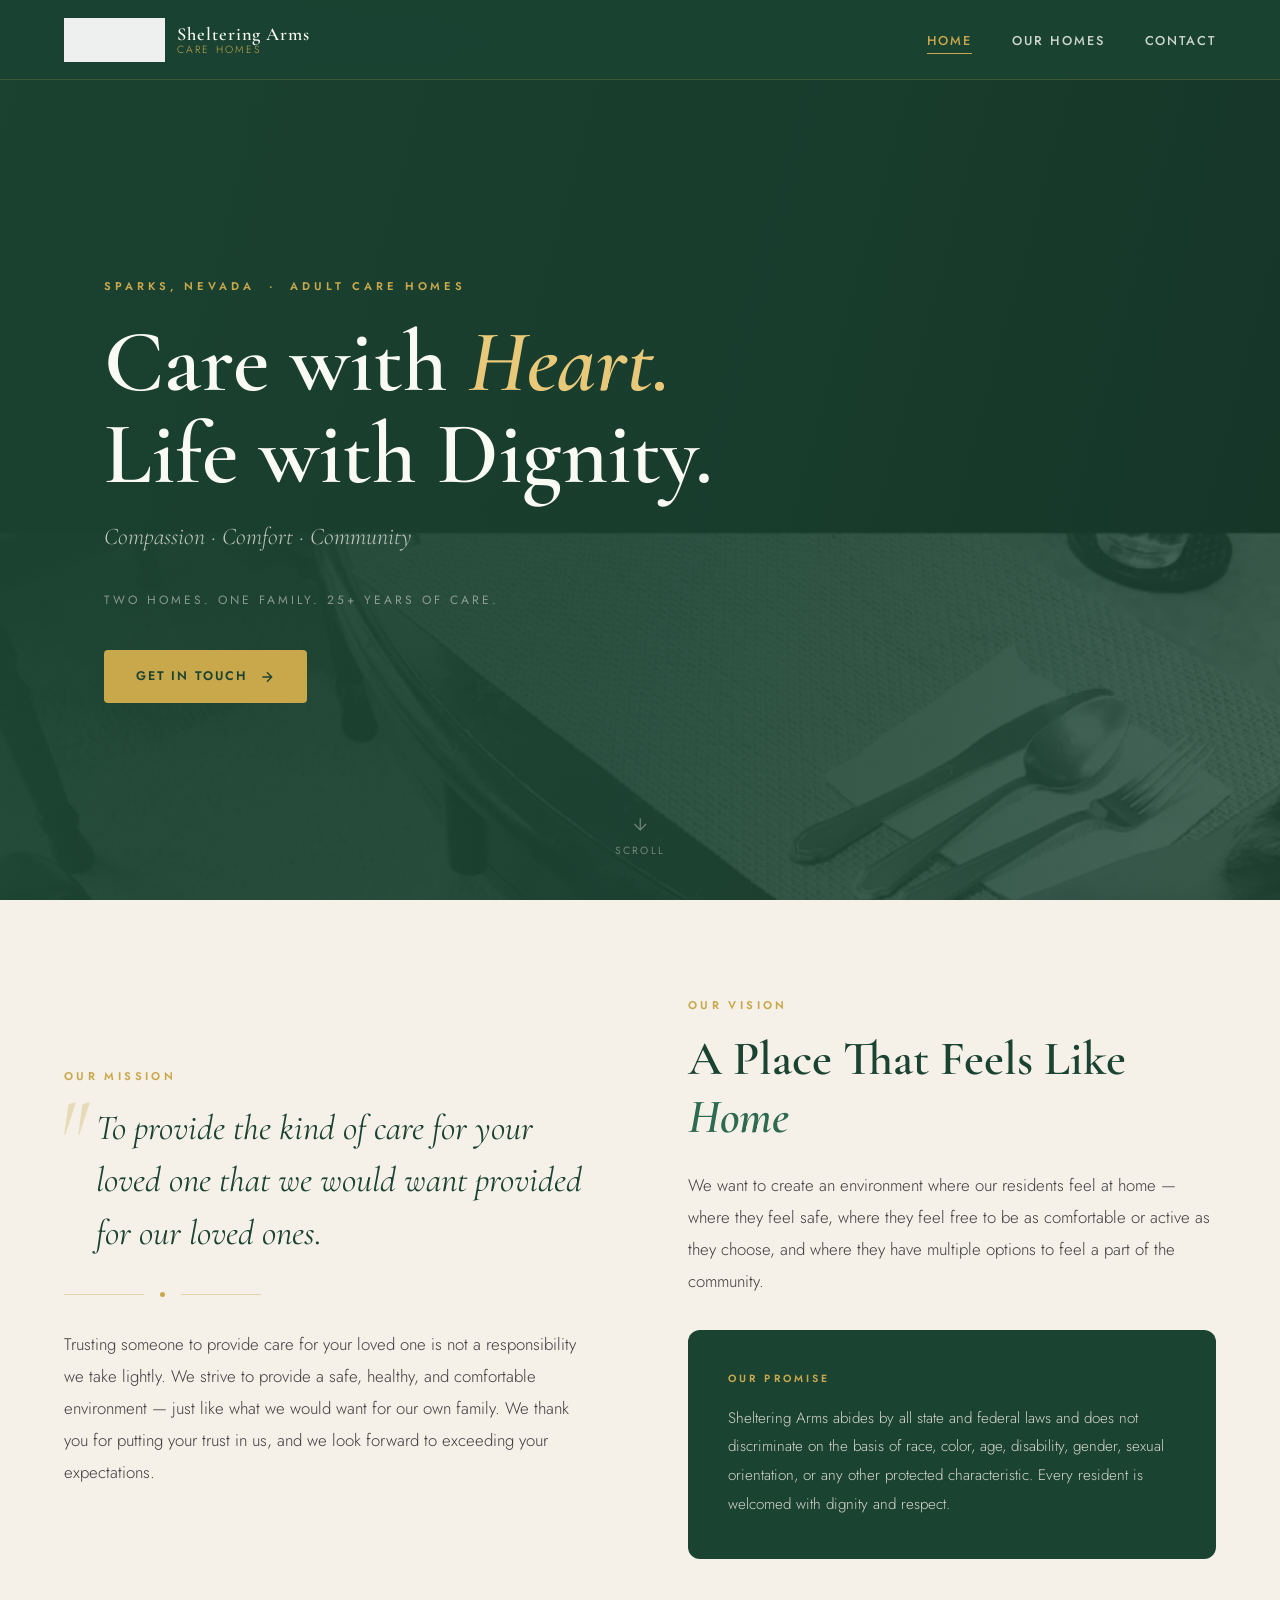
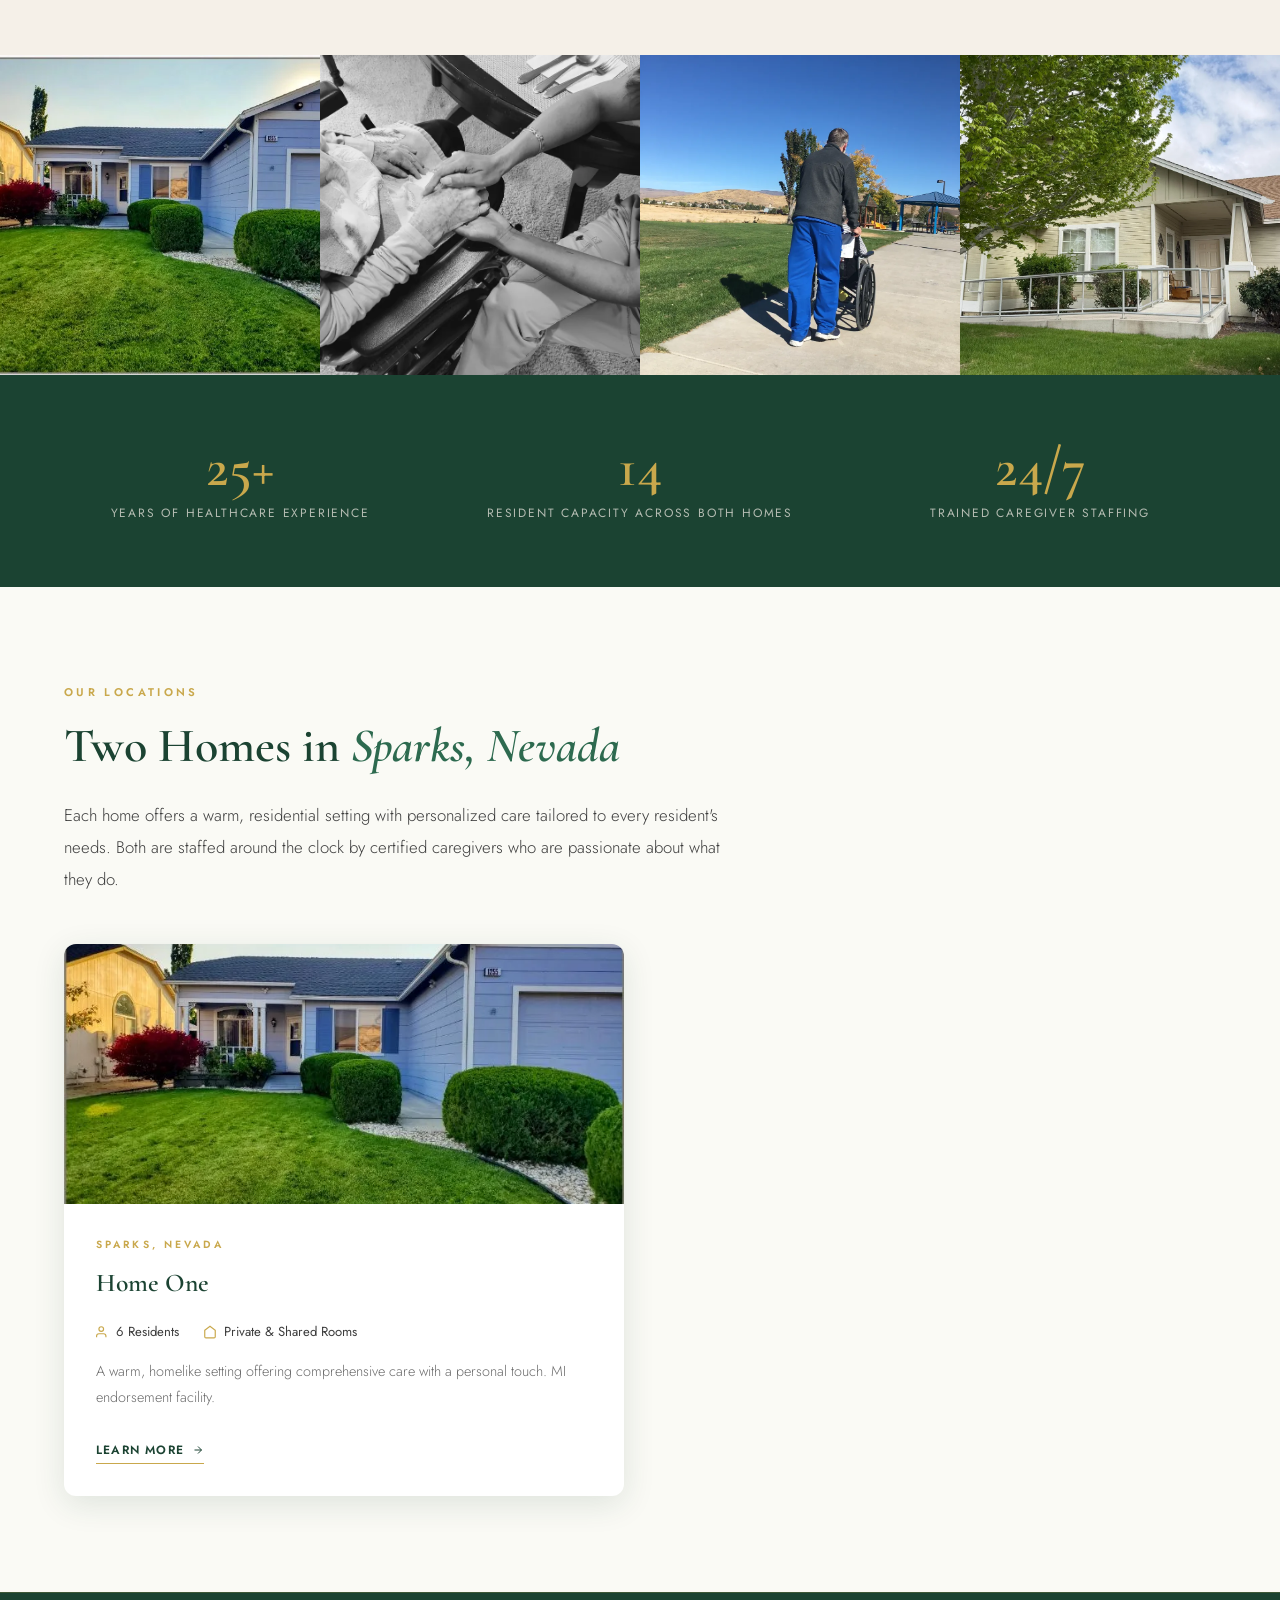
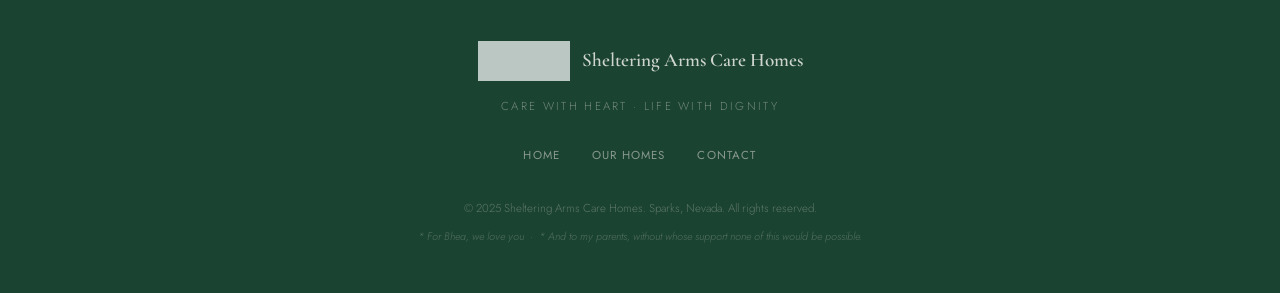
==== index.html @ e898d551 "Update index.html" ====
<!DOCTYPE html>
<html lang="en">
<head>
  <meta charset="UTF-8">
  <meta name="viewport" content="width=device-width, initial-scale=1.0">
  <meta name="description" content="Sheltering Arms Care Homes – Compassionate adult residential care in Sparks, Nevada. Two homes, 24/7 staffing, medication management, and a personal touch.">
  <title>Sheltering Arms Care Homes | Sparks, Nevada</title>
  <link rel="stylesheet" href="css/styles.css">
</head>
<body>

  <!-- NAVIGATION -->
  <nav class="nav">
    <a href="index.html" class="nav-logo">
      <img src="images/logo.png" alt="Sheltering Arms logo">
      <div class="nav-brand">
        <span class="nav-brand-name">Sheltering Arms</span>
        <span class="nav-brand-sub">Care Homes</span>
      </div>
    </a>
    <ul class="nav-links">
      <li><a href="index.html" class="active">Home</a></li>
      <li><a href="homes.html">Our Homes</a></li>
      <li><a href="contact.html">Contact</a></li>
    </ul>
  </nav>

  <!-- HERO -->
  <section class="hero">
    <!--div class="hero-bg" id="heroBg"></div-->
    <div class="hero-bg" id="heroBg" style="background-image:url('images/bw-hands.jpg');"></div>
    <!--div class="hero-bg" id="heroBg">
      <img src="images/bw-hands.jpg" alt="Caring For Your Loved One as if She Was Our Family">
    </div-->
    <div class="hero-overlay"></div>
    <div class="hero-content">
      <div class="hero-eyebrow">Sparks, Nevada &nbsp;·&nbsp; Adult Care Homes</div>
      <h1 class="hero-title">
        Care with <em>Heart.</em><br>Life with Dignity.
      </h1>
      <p class="hero-subtitle">Compassion · Comfort · Community</p>
      <p class="hero-tagline">Two homes. One family. 25+ years of care.</p>
      <a href="contact.html" class="hero-cta">
        Get in Touch
        <svg viewBox="0 0 24 24" fill="none" stroke="currentColor" stroke-width="2"><path d="M5 12h14M12 5l7 7-7 7"/></svg>
      </a>
    </div>
    <div class="hero-scroll">
      <svg viewBox="0 0 24 24" fill="none" stroke="currentColor" stroke-width="1.5"><path d="M12 5v14M5 12l7 7 7-7"/></svg>
      Scroll
    </div>
  </section>

  <!-- MISSION -->
  <section class="mission">
    <div class="mission-inner">
      <div class="mission-left reveal">
        <div class="section-label">Our Mission</div>
        <p class="mission-quote">
          To provide the kind of care for your loved one that we would want provided for our loved ones.
        </p>
        <div class="divider">
          <div class="divider-line"></div>
          <div class="divider-dot"></div>
          <div class="divider-line"></div>
        </div>
        <p class="section-body">
          Trusting someone to provide care for your loved one is not a responsibility we take lightly. We strive to provide a safe, healthy, and comfortable environment — just like what we would want for our own family. We thank you for putting your trust in us, and we look forward to exceeding your expectations.
        </p>
      </div>
      <div class="mission-right reveal">
        <div class="section-label">Our Vision</div>
        <h2 class="section-title">A Place That Feels Like <em>Home</em></h2>
        <p class="section-body">
          We want to create an environment where our residents feel at home — where they feel safe, where they feel free to be as comfortable or active as they choose, and where they have multiple options to feel a part of the community.
        </p>
        <div class="mission-vision">
          <div class="mission-vision-label">Our Promise</div>
          <p class="mission-vision-text">
            Sheltering Arms abides by all state and federal laws and does not discriminate on the basis of race, color, age, disability, gender, sexual orientation, or any other protected characteristic. Every resident is welcomed with dignity and respect.
          </p>
        </div>
      </div>
    </div>
  </section>

  <!-- PHOTO STRIP -->
  <div class="photo-strip">
    <div class="photo-strip-item">
      <img src="images/home1-exterior.jpg" alt="Sheltering Arms Home 1 exterior">
    </div>
    <div class="photo-strip-item">
      <img src="images/bw-hands.jpg" alt="Compassionate care at Sheltering Arms">
    </div>
    <div class="photo-strip-item">
      <img src="images/wheelchair-walk.jpg" alt="Resident enjoying an outdoor walk">
    </div>
    <div class="photo-strip-item">
      <img src="images/home2-exterior.jpg" alt="Sheltering Arms Home 2 exterior">
    </div>
  </div>

  <!-- CREDENTIALS BANNER -->
  <div class="credentials">
    <div class="credentials-inner">
      <div class="credential-item reveal">
        <div class="credential-number">25+</div>
        <div class="credential-label">Years of Healthcare Experience</div>
      </div>
      <div class="credential-item reveal">
        <div class="credential-number">14</div>
        <div class="credential-label">Resident Capacity Across Both Homes</div>
      </div>
      <div class="credential-item reveal">
        <div class="credential-number">24/7</div>
        <div class="credential-label">Trained Caregiver Staffing</div>
      </div>
    </div>
  </div>

  <!-- HOMES PREVIEW -->
  <section class="homes-preview">
    <div class="homes-preview-inner">
      <div class="section-label reveal">Our Locations</div>
      <h2 class="section-title reveal">Two Homes in <em>Sparks, Nevada</em></h2>
      <p class="section-body reveal">Each home offers a warm, residential setting with personalized care tailored to every resident's needs. Both are staffed around the clock by certified caregivers who are passionate about what they do.</p>
      <div class="homes-grid">
        <div class="home-card reveal">
          <img src="images/home1-exterior.jpg" alt="Home 1 exterior" class="home-card-img">
          <div class="home-card-body">
            <div class="home-card-label">Sparks, Nevada</div>
            <div class="home-card-title">Home One</div>
            <div class="home-card-details">
              <div class="home-card-detail">
                <svg viewBox="0 0 24 24" fill="none" stroke="currentColor" stroke-width="2"><path d="M17 21v-2a4 4 0 0 0-4-4H5a4 4 0 0 0-4 4v2"/><circle cx="9" cy="7" r="4"/></svg>
                6 Residents
              </div>
              <div class="home-card-detail">
                <svg viewBox="0 0 24 24" fill="none" stroke="currentColor" stroke-width="2"><path d="M3 9l9-7 9 7v11a2 2 0 0 1-2 2H5a2 2 0 0 1-2-2z"/></svg>
                Private &amp; Shared Rooms
              </div>
            </div>
            <p class="home-card-text">A warm, homelike setting offering comprehensive care with a personal touch. MI endorsement facility.</p>
            <a href="homes.html#home1" class="home-card-link">
              Learn More
              <svg viewBox="0 0 24 24" fill="none" stroke="currentColor" stroke-width="2" width="12" height="12"><path d="M5 12h14M12 5l7 7-7 7"/></svg>
            </a>
          </div>
        </div>
        <div class="home-card reveal">
          <img src="images/home2-exterior.jpg" alt="Home 2 exterior" class="home-card-img">
          <div class="home-card-body">
            <div class="home-card-label">Sparks, Nevada</div>
            <div class="home-card-title">Home Two</div>
            <div class="home-card-details">
              <div class="home-card-detail">
                <svg viewBox="0 0 24 24" fill="none" stroke="currentColor" stroke-width="2"><path d="M17 21v-2a4 4 0 0 0-4-4H5a4 4 0 0 0-4 4v2"/><circle cx="9" cy="7" r="4"/></svg>
                8 Residents
              </div>
              <div class="home-card-detail">
                <svg viewBox="0 0 24 24" fill="none" stroke="currentColor" stroke-width="2"><path d="M3 9l9-7 9 7v11a2 2 0 0 1-2 2H5a2 2 0 0 1-2-2z"/></svg>
                Private &amp; Shared Rooms
              </div>
            </div>
            <p class="home-card-text">Fully accessible with ramp entry, offering the same exceptional level of personalized care. MI endorsement facility.</p>
            <a href="homes.html#home2" class="home-card-link">
              Learn More
              <svg viewBox="0 0 24 24" fill="none" stroke="currentColor" stroke-width="2" width="12" height="12"><path d="M5 12h14M12 5l7 7-7 7"/></svg>
            </a>
          </div>
        </div>
      </div>
    </div>
  </section>

  <!-- FOOTER -->
  <footer class="footer">
    <div class="footer-logo">
      <img src="images/logo.png" alt="Sheltering Arms logo">
      <span class="footer-name">Sheltering Arms Care Homes</span>
    </div>
    <p class="footer-tagline">Care with Heart · Life with Dignity</p>
    <ul class="footer-nav">
      <li><a href="index.html">Home</a></li>
      <li><a href="homes.html">Our Homes</a></li>
      <li><a href="contact.html">Contact</a></li>
    </ul>
    <p class="footer-copy">&copy; 2025 Sheltering Arms Care Homes. Sparks, Nevada. All rights reserved.</p>
    <p class="footer-dedication">* For Bhea, we love you &nbsp;·&nbsp; * And to my parents, without whose support none of this would be possible.</p>
  </footer>

  <script src="js/main.js"></script>
</body>
</html>
---- css/styles.css ----
/* ============================================
   SHELTERING ARMS CARE HOMES
   Global Stylesheet
   ============================================ */

@import url('https://fonts.googleapis.com/css2?family=Cormorant+Garamond:ital,wght@0,300;0,400;0,500;0,600;0,700;1,300;1,400;1,500&family=Jost:wght@300;400;500;600&display=swap');

:root {
  --green:        #1B4332;
  --green-mid:    #2D6A4F;
  --green-light:  #3A7D5E;
  --cream:        #F5F0E8;
  --cream-dark:   #EDE7D9;
  --gold:         #C9A84C;
  --gold-light:   #E8C97A;
  --gold-pale:    #F5E9C8;
  --off-white:    #FAFAF5;
  --text-dark:    #1A1A1A;
  --text-mid:     #3D3D3D;
  --text-light:   #6B6B6B;
  --shadow-sm:    0 2px 12px rgba(27,67,50,0.08);
  --shadow-md:    0 8px 32px rgba(27,67,50,0.12);
  --shadow-lg:    0 20px 60px rgba(27,67,50,0.16);
  --radius:       4px;
  --radius-lg:    12px;
  --transition:   0.3s cubic-bezier(0.4, 0, 0.2, 1);
}

/* ---- Reset ---- */
*, *::before, *::after { margin: 0; padding: 0; box-sizing: border-box; }
html { scroll-behavior: smooth; font-size: 16px; }
img { max-width: 100%; height: auto; display: block; }
a { text-decoration: none; color: inherit; }

body {
  font-family: 'Jost', sans-serif;
  font-weight: 400;
  color: var(--text-dark);
  background: var(--off-white);
  line-height: 1.7;
}

/* ============================================
   NAVIGATION
   ============================================ */
.nav {
  position: fixed;
  top: 0; left: 0; right: 0;
  z-index: 100;
  padding: 0 4rem;
  height: 80px;
  display: flex;
  align-items: center;
  justify-content: space-between;
  background: rgba(27, 67, 50, 0.96);
  backdrop-filter: blur(12px);
  border-bottom: 1px solid rgba(201, 168, 76, 0.2);
  transition: var(--transition);
}

.nav-logo {
  display: flex;
  align-items: center;
  gap: 0.75rem;
}

.nav-logo img {
  height: 44px;
  width: auto;
  filter: brightness(0) invert(1);
  opacity: 0.92;
}

.nav-brand {
  display: flex;
  flex-direction: column;
  line-height: 1.1;
}

.nav-brand-name {
  font-family: 'Cormorant Garamond', serif;
  font-size: 1.15rem;
  font-weight: 600;
  color: var(--off-white);
  letter-spacing: 0.05em;
}

.nav-brand-sub {
  font-size: 0.65rem;
  font-weight: 300;
  color: var(--gold);
  letter-spacing: 0.2em;
  text-transform: uppercase;
}

.nav-links {
  display: flex;
  align-items: center;
  gap: 2.5rem;
  list-style: none;
}

.nav-links a {
  font-size: 0.8rem;
  font-weight: 500;
  letter-spacing: 0.15em;
  text-transform: uppercase;
  color: rgba(250, 250, 245, 0.8);
  transition: var(--transition);
  position: relative;
  padding-bottom: 2px;
}

.nav-links a::after {
  content: '';
  position: absolute;
  bottom: -2px; left: 0;
  width: 0; height: 1px;
  background: var(--gold);
  transition: var(--transition);
}

.nav-links a:hover,
.nav-links a.active {
  color: var(--gold);
}

.nav-links a:hover::after,
.nav-links a.active::after {
  width: 100%;
}

/* ============================================
   SHARED SECTION STYLES
   ============================================ */
.section {
  padding: 6rem 4rem;
}

.section-inner {
  max-width: 1200px;
  margin: 0 auto;
}

.section-label {
  font-size: 0.7rem;
  font-weight: 600;
  letter-spacing: 0.3em;
  text-transform: uppercase;
  color: var(--gold);
  margin-bottom: 1rem;
}

.section-title {
  font-family: 'Cormorant Garamond', serif;
  font-size: clamp(2rem, 4vw, 3rem);
  font-weight: 600;
  color: var(--green);
  line-height: 1.2;
  margin-bottom: 1.5rem;
}

.section-title em {
  font-style: italic;
  color: var(--green-mid);
}

.section-body {
  font-size: 1.05rem;
  font-weight: 300;
  color: var(--text-mid);
  max-width: 680px;
  line-height: 1.9;
}

.divider {
  display: flex;
  align-items: center;
  gap: 1rem;
  margin: 2rem 0;
}

.divider-line {
  flex: 1;
  max-width: 80px;
  height: 1px;
  background: var(--gold);
  opacity: 0.4;
}

.divider-dot {
  width: 5px; height: 5px;
  background: var(--gold);
  border-radius: 50%;
}

/* ============================================
   HERO -- HOME PAGE
   ============================================ */
.hero {
  position: relative;
  height: 100vh;
  min-height: 700px;
  display: flex;
  align-items: center;
  overflow: hidden;
  background: var(--green);
}

.hero-bg {
  position: absolute;
  inset: 0;
  background-image: url('../images/bw-hands.jpg');
  background-size: cover;
  background-position: center top;
  opacity: 0.35;
  transform: scale(1.05);
  transition: transform 8s ease;
}

.hero-bg.loaded { transform: scale(1); }

.hero-overlay {
  position: absolute;
  inset: 0;
  background: linear-gradient(
    105deg,
    rgba(27,67,50,0.92) 0%,
    rgba(27,67,50,0.75) 50%,
    rgba(27,67,50,0.4) 100%
  );
}

.hero-content {
  position: relative;
  z-index: 2;
  padding: 0 4rem;
  max-width: 1200px;
  margin: 0 auto;
  width: 100%;
  padding-top: 80px;
  opacity: 0;
  transform: translateY(40px);
  animation: heroReveal 1.2s cubic-bezier(0.16,1,0.3,1) 0.3s forwards;
}

.hero-eyebrow {
  font-size: 0.7rem;
  font-weight: 600;
  letter-spacing: 0.35em;
  text-transform: uppercase;
  color: var(--gold);
  margin-bottom: 1.25rem;
}

.hero-title {
  font-family: 'Cormorant Garamond', serif;
  font-size: clamp(3rem, 7vw, 5.5rem);
  font-weight: 600;
  color: var(--off-white);
  line-height: 1.05;
  margin-bottom: 1rem;
}

.hero-title em {
  font-style: italic;
  color: var(--gold-light);
}

.hero-subtitle {
  font-family: 'Cormorant Garamond', serif;
  font-size: clamp(1.1rem, 2.5vw, 1.5rem);
  font-style: italic;
  color: rgba(245,240,232,0.75);
  margin-bottom: 2rem;
  font-weight: 300;
}

.hero-tagline {
  font-size: 0.75rem;
  font-weight: 400;
  letter-spacing: 0.25em;
  text-transform: uppercase;
  color: rgba(245,240,232,0.5);
  margin-bottom: 2.5rem;
}

.hero-cta {
  display: inline-flex;
  align-items: center;
  gap: 0.75rem;
  padding: 1rem 2rem;
  background: var(--gold);
  color: var(--green);
  font-size: 0.78rem;
  font-weight: 600;
  letter-spacing: 0.15em;
  text-transform: uppercase;
  border-radius: var(--radius);
  transition: var(--transition);
}

.hero-cta:hover {
  background: var(--gold-light);
  transform: translateY(-2px);
  box-shadow: 0 8px 24px rgba(201,168,76,0.3);
}

.hero-cta svg { width: 16px; height: 16px; }

.hero-scroll {
  position: absolute;
  bottom: 2.5rem;
  left: 50%;
  transform: translateX(-50%);
  z-index: 2;
  display: flex;
  flex-direction: column;
  align-items: center;
  gap: 0.5rem;
  color: rgba(245,240,232,0.4);
  font-size: 0.65rem;
  letter-spacing: 0.2em;
  text-transform: uppercase;
  animation: scrollBounce 2s ease-in-out infinite;
}

.hero-scroll svg { width: 20px; height: 20px; }

/* ============================================
   MISSION SECTION
   ============================================ */
.mission {
  background: var(--cream);
  padding: 6rem 4rem;
}

.mission-inner {
  max-width: 1200px;
  margin: 0 auto;
  display: grid;
  grid-template-columns: 1fr 1fr;
  gap: 6rem;
  align-items: center;
}

.mission-quote {
  font-family: 'Cormorant Garamond', serif;
  font-size: clamp(1.6rem, 3vw, 2.2rem);
  font-style: italic;
  font-weight: 400;
  color: var(--green);
  line-height: 1.5;
  position: relative;
  padding-left: 2rem;
}

.mission-quote::before {
  content: '"';
  position: absolute;
  left: -0.5rem;
  top: -1rem;
  font-size: 6rem;
  color: var(--gold);
  opacity: 0.3;
  font-family: 'Cormorant Garamond', serif;
  line-height: 1;
}

.mission-right {}

.mission-vision {
  background: var(--green);
  border-radius: var(--radius-lg);
  padding: 2.5rem;
  margin-top: 2rem;
}

.mission-vision-label {
  font-size: 0.65rem;
  font-weight: 600;
  letter-spacing: 0.3em;
  text-transform: uppercase;
  color: var(--gold);
  margin-bottom: 1rem;
}

.mission-vision-text {
  font-size: 0.95rem;
  font-weight: 300;
  color: rgba(245,240,232,0.85);
  line-height: 1.9;
}

/* ============================================
   HOMES PREVIEW -- HOME PAGE
   ============================================ */
.homes-preview {
  padding: 6rem 4rem;
  background: var(--off-white);
}

.homes-preview-inner {
  max-width: 1200px;
  margin: 0 auto;
}

.homes-grid {
  display: grid;
  grid-template-columns: 1fr 1fr;
  gap: 2rem;
  margin-top: 3rem;
}

.home-card {
  background: white;
  border-radius: var(--radius-lg);
  overflow: hidden;
  box-shadow: var(--shadow-md);
  transition: var(--transition);
}

.home-card:hover {
  transform: translateY(-6px);
  box-shadow: var(--shadow-lg);
}

.home-card-img {
  width: 100%;
  height: 260px;
  object-fit: cover;
}

.home-card-body {
  padding: 2rem;
}

.home-card-label {
  font-size: 0.65rem;
  font-weight: 600;
  letter-spacing: 0.3em;
  text-transform: uppercase;
  color: var(--gold);
  margin-bottom: 0.5rem;
}

.home-card-title {
  font-family: 'Cormorant Garamond', serif;
  font-size: 1.6rem;
  font-weight: 600;
  color: var(--green);
  margin-bottom: 1rem;
}

.home-card-details {
  display: flex;
  gap: 1.5rem;
  margin-bottom: 1rem;
}

.home-card-detail {
  display: flex;
  align-items: center;
  gap: 0.4rem;
  font-size: 0.82rem;
  font-weight: 400;
  color: var(--text-mid);
}

.home-card-detail svg {
  width: 14px; height: 14px;
  color: var(--gold);
  flex-shrink: 0;
}

.home-card-text {
  font-size: 0.9rem;
  font-weight: 300;
  color: var(--text-light);
  line-height: 1.8;
  margin-bottom: 1.5rem;
}

.home-card-link {
  display: inline-flex;
  align-items: center;
  gap: 0.5rem;
  font-size: 0.75rem;
  font-weight: 600;
  letter-spacing: 0.1em;
  text-transform: uppercase;
  color: var(--green);
  border-bottom: 1px solid var(--gold);
  padding-bottom: 2px;
  transition: var(--transition);
}

.home-card-link:hover { color: var(--gold); }

/* ============================================
   PHOTO STRIP
   ============================================ */
.photo-strip {
  display: grid;
  grid-template-columns: repeat(4, 1fr);
  gap: 0;
  height: 320px;
}

.photo-strip-item {
  overflow: hidden;
  position: relative;
}

.photo-strip-item img {
  width: 100%;
  height: 100%;
  object-fit: cover;
  transition: transform 0.6s ease;
}

.photo-strip-item:hover img { transform: scale(1.06); }

/* ============================================
   CREDENTIALS BANNER
   ============================================ */
.credentials {
  background: var(--green);
  padding: 4rem;
}

.credentials-inner {
  max-width: 1200px;
  margin: 0 auto;
  display: grid;
  grid-template-columns: repeat(3, 1fr);
  gap: 3rem;
  text-align: center;
}

.credential-item {}

.credential-number {
  font-family: 'Cormorant Garamond', serif;
  font-size: 3.5rem;
  font-weight: 600;
  color: var(--gold);
  line-height: 1;
  margin-bottom: 0.5rem;
}

.credential-label {
  font-size: 0.75rem;
  font-weight: 400;
  letter-spacing: 0.15em;
  text-transform: uppercase;
  color: rgba(245,240,232,0.7);
}

/* ============================================
   OUR HOMES PAGE -- HERO
   ============================================ */
.page-hero {
  padding-top: 80px;
  background: var(--green);
  padding-bottom: 4rem;
  text-align: center;
}

.page-hero-inner {
  max-width: 800px;
  margin: 0 auto;
  padding: 4rem 4rem 0;
}

.page-hero-title {
  font-family: 'Cormorant Garamond', serif;
  font-size: clamp(2.5rem, 5vw, 4rem);
  font-weight: 600;
  color: var(--off-white);
  line-height: 1.1;
  margin-bottom: 1rem;
}

.page-hero-subtitle {
  font-family: 'Cormorant Garamond', serif;
  font-style: italic;
  font-size: 1.2rem;
  color: rgba(245,240,232,0.65);
  font-weight: 300;
}

/* ============================================
   HOME DETAIL SECTIONS
   ============================================ */
.home-detail {
  padding: 6rem 4rem;
}

.home-detail:nth-child(even) {
  background: var(--cream);
}

.home-detail-inner {
  max-width: 1200px;
  margin: 0 auto;
  display: grid;
  grid-template-columns: 1fr 1fr;
  gap: 5rem;
  align-items: start;
}

.home-detail-inner.reverse {
  direction: rtl;
}

.home-detail-inner.reverse > * {
  direction: ltr;
}

.home-detail-img {
  width: 100%;
  height: 400px;
  object-fit: cover;
  border-radius: var(--radius-lg);
  box-shadow: var(--shadow-lg);
}

.home-detail-badge {
  display: inline-flex;
  align-items: center;
  gap: 0.5rem;
  background: var(--green);
  color: var(--gold);
  font-size: 0.65rem;
  font-weight: 600;
  letter-spacing: 0.2em;
  text-transform: uppercase;
  padding: 0.4rem 1rem;
  border-radius: 999px;
  margin-bottom: 1.25rem;
}

.home-meta {
  display: flex;
  gap: 2rem;
  margin: 1.5rem 0;
  padding: 1.5rem;
  background: var(--cream);
  border-radius: var(--radius);
  border-left: 3px solid var(--gold);
}

.home-detail:nth-child(even) .home-meta {
  background: white;
}

.home-meta-item {
  display: flex;
  flex-direction: column;
  gap: 0.2rem;
}

.home-meta-value {
  font-family: 'Cormorant Garamond', serif;
  font-size: 1.8rem;
  font-weight: 600;
  color: var(--green);
  line-height: 1;
}

.home-meta-label {
  font-size: 0.7rem;
  font-weight: 400;
  letter-spacing: 0.1em;
  text-transform: uppercase;
  color: var(--text-light);
}

/* ============================================
   SERVICES SECTION
   ============================================ */
.services {
  padding: 6rem 4rem;
  background: var(--green);
}

.services-inner {
  max-width: 1200px;
  margin: 0 auto;
}

.services-inner .section-title { color: var(--off-white); }
.services-inner .section-label { color: var(--gold); }

.services-grid {
  display: grid;
  grid-template-columns: repeat(3, 1fr);
  gap: 1.5rem;
  margin-top: 3rem;
}

.service-card {
  background: rgba(255,255,255,0.06);
  border: 1px solid rgba(201,168,76,0.2);
  border-radius: var(--radius-lg);
  padding: 2rem;
  transition: var(--transition);
}

.service-card:hover {
  background: rgba(255,255,255,0.1);
  border-color: rgba(201,168,76,0.4);
  transform: translateY(-3px);
}

.service-icon {
  width: 44px; height: 44px;
  background: rgba(201,168,76,0.15);
  border-radius: 50%;
  display: flex;
  align-items: center;
  justify-content: center;
  margin-bottom: 1.25rem;
}

.service-icon svg {
  width: 20px; height: 20px;
  color: var(--gold);
}

.service-title {
  font-family: 'Cormorant Garamond', serif;
  font-size: 1.2rem;
  font-weight: 600;
  color: var(--off-white);
  margin-bottom: 0.5rem;
}

.service-text {
  font-size: 0.85rem;
  font-weight: 300;
  color: rgba(245,240,232,0.65);
  line-height: 1.8;
}

/* ============================================
   ACTIVITIES & MEALS
   ============================================ */
.life-section {
  padding: 6rem 4rem;
  background: var(--off-white);
}

.life-inner {
  max-width: 1200px;
  margin: 0 auto;
  display: grid;
  grid-template-columns: repeat(3, 1fr);
  gap: 3rem;
}

.life-block-title {
  font-family: 'Cormorant Garamond', serif;
  font-size: 1.5rem;
  font-weight: 600;
  color: var(--green);
  margin-bottom: 1.5rem;
  padding-bottom: 0.75rem;
  border-bottom: 2px solid var(--gold);
}

.life-list {
  list-style: none;
}

.life-list li {
  font-size: 0.9rem;
  font-weight: 300;
  color: var(--text-mid);
  padding: 0.5rem 0;
  border-bottom: 1px solid rgba(201,168,76,0.15);
  display: flex;
  align-items: center;
  gap: 0.6rem;
}

.life-list li::before {
  content: '';
  width: 5px; height: 5px;
  background: var(--gold);
  border-radius: 50%;
  flex-shrink: 0;
}

/* ============================================
   SCHEDULE SECTION
   ============================================ */
.schedule {
  padding: 6rem 4rem;
  background: var(--cream);
}

.schedule-inner {
  max-width: 1200px;
  margin: 0 auto;
  display: grid;
  grid-template-columns: 1fr 1fr;
  gap: 4rem;
}

.schedule-block {}

.schedule-block-title {
  font-family: 'Cormorant Garamond', serif;
  font-size: 1.8rem;
  font-weight: 600;
  color: var(--green);
  margin-bottom: 1.5rem;
}

.schedule-item {
  display: flex;
  justify-content: space-between;
  align-items: center;
  padding: 1rem 1.25rem;
  border-radius: var(--radius);
  margin-bottom: 0.75rem;
  background: white;
  box-shadow: var(--shadow-sm);
}

.schedule-meal {
  font-weight: 500;
  color: var(--text-dark);
  font-size: 0.9rem;
}

.schedule-time {
  font-family: 'Cormorant Garamond', serif;
  font-size: 1rem;
  font-weight: 600;
  color: var(--green);
}

.schedule-note {
  font-size: 0.8rem;
  font-weight: 300;
  color: var(--text-light);
  font-style: italic;
  margin-top: 0.75rem;
  padding-left: 0.25rem;
}

.visit-item {
  display: flex;
  justify-content: space-between;
  align-items: center;
  padding: 1rem 1.25rem;
  border-radius: var(--radius);
  margin-bottom: 0.75rem;
  background: white;
  box-shadow: var(--shadow-sm);
}

.visit-day { font-weight: 500; color: var(--text-dark); font-size: 0.9rem; }
.visit-hours { font-family: 'Cormorant Garamond', serif; font-size: 1rem; font-weight: 600; color: var(--green); }

/* ============================================
   PAYMENT SECTION
   ============================================ */
.payment {
  padding: 4rem;
  background: var(--green);
  text-align: center;
}

.payment-inner {
  max-width: 700px;
  margin: 0 auto;
}

.payment-inner .section-title { color: var(--off-white); }
.payment-inner .section-label { color: var(--gold); text-align: center; }
.payment-inner .section-body { color: rgba(245,240,232,0.75); margin: 0 auto; text-align: center; }

.payment-options {
  display: flex;
  justify-content: center;
  gap: 1rem;
  flex-wrap: wrap;
  margin-top: 2rem;
}

.payment-tag {
  display: inline-flex;
  align-items: center;
  gap: 0.5rem;
  background: rgba(201,168,76,0.15);
  border: 1px solid rgba(201,168,76,0.3);
  color: var(--gold-light);
  font-size: 0.78rem;
  font-weight: 500;
  letter-spacing: 0.1em;
  padding: 0.6rem 1.25rem;
  border-radius: 999px;
}

/* ============================================
   CONTACT PAGE
   ============================================ */
.contact-hero {
  padding-top: 80px;
  background: var(--green);
  padding-bottom: 0;
}

.contact-hero-inner {
  max-width: 1200px;
  margin: 0 auto;
  padding: 4rem 4rem 0;
  display: grid;
  grid-template-columns: 1fr 1fr;
  gap: 4rem;
  align-items: end;
}

.contact-hero-content {
  padding-bottom: 4rem;
}

.contact-hero-title {
  font-family: 'Cormorant Garamond', serif;
  font-size: clamp(2.5rem, 5vw, 4rem);
  font-weight: 600;
  color: var(--off-white);
  line-height: 1.1;
  margin-bottom: 1rem;
}

.contact-hero-text {
  font-size: 1rem;
  font-weight: 300;
  color: rgba(245,240,232,0.7);
  line-height: 1.9;
  margin-bottom: 2rem;
}

.contact-owners-img {
  width: 100%;
  height: 420px;
  object-fit: cover;
  object-position: center top;
  border-radius: var(--radius-lg) var(--radius-lg) 0 0;
  display: block;
}

.contact-owners-caption {
  background: rgba(201,168,76,0.15);
  border-top: 2px solid var(--gold);
  padding: 1rem 1.5rem;
  font-size: 0.78rem;
  font-weight: 400;
  letter-spacing: 0.1em;
  color: var(--gold-light);
  text-align: center;
}

/* ============================================
   CONTACT FORM
   ============================================ */
.contact-form-section {
  padding: 6rem 4rem;
  background: var(--cream);
}

.contact-form-inner {
  max-width: 700px;
  margin: 0 auto;
}

.form-group {
  margin-bottom: 1.5rem;
}

.form-label {
  display: block;
  font-size: 0.72rem;
  font-weight: 600;
  letter-spacing: 0.15em;
  text-transform: uppercase;
  color: var(--green);
  margin-bottom: 0.5rem;
}

.form-input,
.form-textarea,
.form-select {
  width: 100%;
  padding: 0.9rem 1.25rem;
  background: white;
  border: 1px solid rgba(27,67,50,0.15);
  border-radius: var(--radius);
  font-family: 'Jost', sans-serif;
  font-size: 0.95rem;
  font-weight: 300;
  color: var(--text-dark);
  transition: var(--transition);
  appearance: none;
}

.form-input:focus,
.form-textarea:focus,
.form-select:focus {
  outline: none;
  border-color: var(--green);
  box-shadow: 0 0 0 3px rgba(27,67,50,0.08);
}

.form-textarea {
  height: 160px;
  resize: vertical;
}

.form-row {
  display: grid;
  grid-template-columns: 1fr 1fr;
  gap: 1.5rem;
}

.form-submit {
  width: 100%;
  padding: 1.1rem 2rem;
  background: var(--green);
  color: var(--cream);
  font-family: 'Jost', sans-serif;
  font-size: 0.8rem;
  font-weight: 600;
  letter-spacing: 0.2em;
  text-transform: uppercase;
  border: none;
  border-radius: var(--radius);
  cursor: pointer;
  transition: var(--transition);
  margin-top: 0.5rem;
}

.form-submit:hover {
  background: var(--green-mid);
  transform: translateY(-2px);
  box-shadow: var(--shadow-md);
}

.form-note {
  font-size: 0.78rem;
  font-weight: 300;
  color: var(--text-light);
  text-align: center;
  margin-top: 1rem;
  font-style: italic;
}

/* ============================================
   AI CHAT WIDGET
   ============================================ */
.chat-section {
  padding: 6rem 4rem;
  background: var(--off-white);
}

.chat-inner {
  max-width: 800px;
  margin: 0 auto;
}

.chat-window {
  background: white;
  border-radius: var(--radius-lg);
  box-shadow: var(--shadow-lg);
  overflow: hidden;
  border: 1px solid rgba(27,67,50,0.08);
}

.chat-header {
  background: var(--green);
  padding: 1.25rem 1.5rem;
  display: flex;
  align-items: center;
  gap: 1rem;
}

.chat-avatar {
  width: 40px; height: 40px;
  background: rgba(201,168,76,0.2);
  border-radius: 50%;
  display: flex;
  align-items: center;
  justify-content: center;
  flex-shrink: 0;
}

.chat-avatar svg { width: 20px; height: 20px; color: var(--gold); }

.chat-header-text {}
.chat-header-name { font-size: 0.9rem; font-weight: 500; color: var(--off-white); }
.chat-header-status { font-size: 0.72rem; color: rgba(245,240,232,0.55); display: flex; align-items: center; gap: 0.4rem; }
.chat-status-dot { width: 6px; height: 6px; background: #4CAF50; border-radius: 50%; }

.chat-messages {
  padding: 1.5rem;
  min-height: 300px;
  max-height: 400px;
  overflow-y: auto;
  display: flex;
  flex-direction: column;
  gap: 1rem;
}

.chat-msg {
  display: flex;
  gap: 0.75rem;
  align-items: flex-start;
  animation: msgReveal 0.3s ease;
}

.chat-msg.user { flex-direction: row-reverse; }

.chat-msg-avatar {
  width: 32px; height: 32px;
  border-radius: 50%;
  background: var(--green);
  display: flex;
  align-items: center;
  justify-content: center;
  flex-shrink: 0;
}

.chat-msg.user .chat-msg-avatar { background: var(--gold); }
.chat-msg-avatar svg { width: 14px; height: 14px; color: white; }

.chat-msg-bubble {
  max-width: 75%;
  padding: 0.9rem 1.1rem;
  border-radius: 16px;
  font-size: 0.88rem;
  font-weight: 300;
  line-height: 1.7;
}

.chat-msg.bot .chat-msg-bubble {
  background: var(--cream);
  color: var(--text-dark);
  border-bottom-left-radius: 4px;
}

.chat-msg.user .chat-msg-bubble {
  background: var(--green);
  color: var(--off-white);
  border-bottom-right-radius: 4px;
}

.chat-typing {
  display: flex;
  gap: 4px;
  align-items: center;
  padding: 0.9rem 1.1rem;
  background: var(--cream);
  border-radius: 16px;
  border-bottom-left-radius: 4px;
  width: fit-content;
}

.chat-typing span {
  width: 6px; height: 6px;
  background: var(--text-light);
  border-radius: 50%;
  animation: typingDot 1.4s ease infinite;
}

.chat-typing span:nth-child(2) { animation-delay: 0.2s; }
.chat-typing span:nth-child(3) { animation-delay: 0.4s; }

.chat-input-area {
  padding: 1rem 1.5rem;
  border-top: 1px solid rgba(27,67,50,0.08);
  display: flex;
  gap: 0.75rem;
  align-items: center;
}

.chat-input {
  flex: 1;
  padding: 0.75rem 1rem;
  background: var(--cream);
  border: 1px solid rgba(27,67,50,0.1);
  border-radius: 999px;
  font-family: 'Jost', sans-serif;
  font-size: 0.88rem;
  font-weight: 300;
  color: var(--text-dark);
  transition: var(--transition);
}

.chat-input:focus {
  outline: none;
  border-color: var(--green);
  background: white;
}

.chat-send {
  width: 40px; height: 40px;
  background: var(--green);
  border: none;
  border-radius: 50%;
  display: flex;
  align-items: center;
  justify-content: center;
  cursor: pointer;
  transition: var(--transition);
  flex-shrink: 0;
}

.chat-send:hover { background: var(--green-mid); transform: scale(1.05); }
.chat-send svg { width: 16px; height: 16px; color: white; }

/* ============================================
   COMPLIANCE SECTION
   ============================================ */
.compliance {
  padding: 4rem;
  background: var(--cream-dark);
}

.compliance-inner {
  max-width: 1200px;
  margin: 0 auto;
  display: grid;
  grid-template-columns: 1fr 1fr;
  gap: 4rem;
}

.compliance-block-title {
  font-family: 'Cormorant Garamond', serif;
  font-size: 1.3rem;
  font-weight: 600;
  color: var(--green);
  margin-bottom: 1rem;
}

.compliance-text {
  font-size: 0.82rem;
  font-weight: 300;
  color: var(--text-mid);
  line-height: 1.9;
}

.compliance-contact {
  font-size: 0.82rem;
  font-weight: 300;
  color: var(--text-mid);
  line-height: 2;
}

.compliance-contact strong {
  font-weight: 500;
  color: var(--text-dark);
}

/* ============================================
   FOOTER
   ============================================ */
.footer {
  background: var(--green);
  padding: 3rem 4rem;
  text-align: center;
  border-top: 1px solid rgba(201,168,76,0.2);
}

.footer-logo {
  display: flex;
  align-items: center;
  justify-content: center;
  gap: 0.75rem;
  margin-bottom: 1rem;
}

.footer-logo img {
  height: 40px;
  filter: brightness(0) invert(1);
  opacity: 0.7;
}

.footer-name {
  font-family: 'Cormorant Garamond', serif;
  font-size: 1.2rem;
  font-weight: 600;
  color: var(--off-white);
  opacity: 0.8;
}

.footer-tagline {
  font-size: 0.72rem;
  font-weight: 300;
  letter-spacing: 0.2em;
  text-transform: uppercase;
  color: rgba(245,240,232,0.4);
  margin-bottom: 1.5rem;
}

.footer-nav {
  display: flex;
  justify-content: center;
  gap: 2rem;
  list-style: none;
  margin-bottom: 2rem;
}

.footer-nav a {
  font-size: 0.72rem;
  font-weight: 400;
  letter-spacing: 0.1em;
  text-transform: uppercase;
  color: rgba(245,240,232,0.5);
  transition: var(--transition);
}

.footer-nav a:hover { color: var(--gold); }

.footer-copy {
  font-size: 0.72rem;
  font-weight: 300;
  color: rgba(245,240,232,0.3);
}

.footer-dedication {
  font-size: 0.68rem;
  font-weight: 300;
  font-style: italic;
  color: rgba(245,240,232,0.25);
  margin-top: 0.5rem;
}

/* ============================================
   ANIMATIONS
   ============================================ */
@keyframes heroReveal {
  to { opacity: 1; transform: translateY(0); }
}

@keyframes scrollBounce {
  0%, 100% { transform: translateX(-50%) translateY(0); }
  50% { transform: translateX(-50%) translateY(6px); }
}

@keyframes msgReveal {
  from { opacity: 0; transform: translateY(8px); }
  to { opacity: 1; transform: translateY(0); }
}

@keyframes typingDot {
  0%, 60%, 100% { transform: translateY(0); opacity: 0.4; }
  30% { transform: translateY(-4px); opacity: 1; }
}

/* Scroll reveal */
.reveal {
  opacity: 0;
  transform: translateY(24px);
  transition: opacity 0.7s ease, transform 0.7s ease;
}
.reveal.visible {
  opacity: 1;
  transform: translateY(0);
}

/* ============================================
   RESPONSIVE
   ============================================ */
@media (max-width: 900px) {
  .nav { padding: 0 2rem; }
  .section { padding: 4rem 2rem; }
  .mission { padding: 4rem 2rem; }
  .mission-inner { grid-template-columns: 1fr; gap: 3rem; }
  .homes-grid { grid-template-columns: 1fr; }
  .services-grid { grid-template-columns: 1fr 1fr; }
  .life-inner { grid-template-columns: 1fr; }
  .schedule-inner { grid-template-columns: 1fr; }
  .credentials-inner { grid-template-columns: 1fr; gap: 2rem; }
  .home-detail-inner { grid-template-columns: 1fr; gap: 2rem; }
  .home-detail-inner.reverse { direction: ltr; }
  .contact-hero-inner { grid-template-columns: 1fr; }
  .contact-owners-img { height: 300px; }
  .compliance-inner { grid-template-columns: 1fr; }
  .photo-strip { grid-template-columns: 1fr 1fr; height: auto; }
  .photo-strip-item { height: 200px; }
  .form-row { grid-template-columns: 1fr; }
  .homes-preview { padding: 4rem 2rem; }
  .hero-content { padding: 0 2rem; padding-top: 80px; }
  .credentials { padding: 3rem 2rem; }
  .payment { padding: 3rem 2rem; }
  .compliance { padding: 3rem 2rem; }
  .footer { padding: 2.5rem 2rem; }
  .chat-section { padding: 4rem 2rem; }
  .contact-form-section { padding: 4rem 2rem; }
  .life-section { padding: 4rem 2rem; }
  .schedule { padding: 4rem 2rem; }
  .services { padding: 4rem 2rem; }
  .home-detail { padding: 4rem 2rem; }
}

@media (max-width: 600px) {
  .nav-links { display: none; }
  .services-grid { grid-template-columns: 1fr; }
  .photo-strip { grid-template-columns: 1fr; }
  .photo-strip-item { height: 240px; }
  .hero-title { font-size: 2.5rem; }
  .footer-nav { flex-wrap: wrap; gap: 1rem; }
}
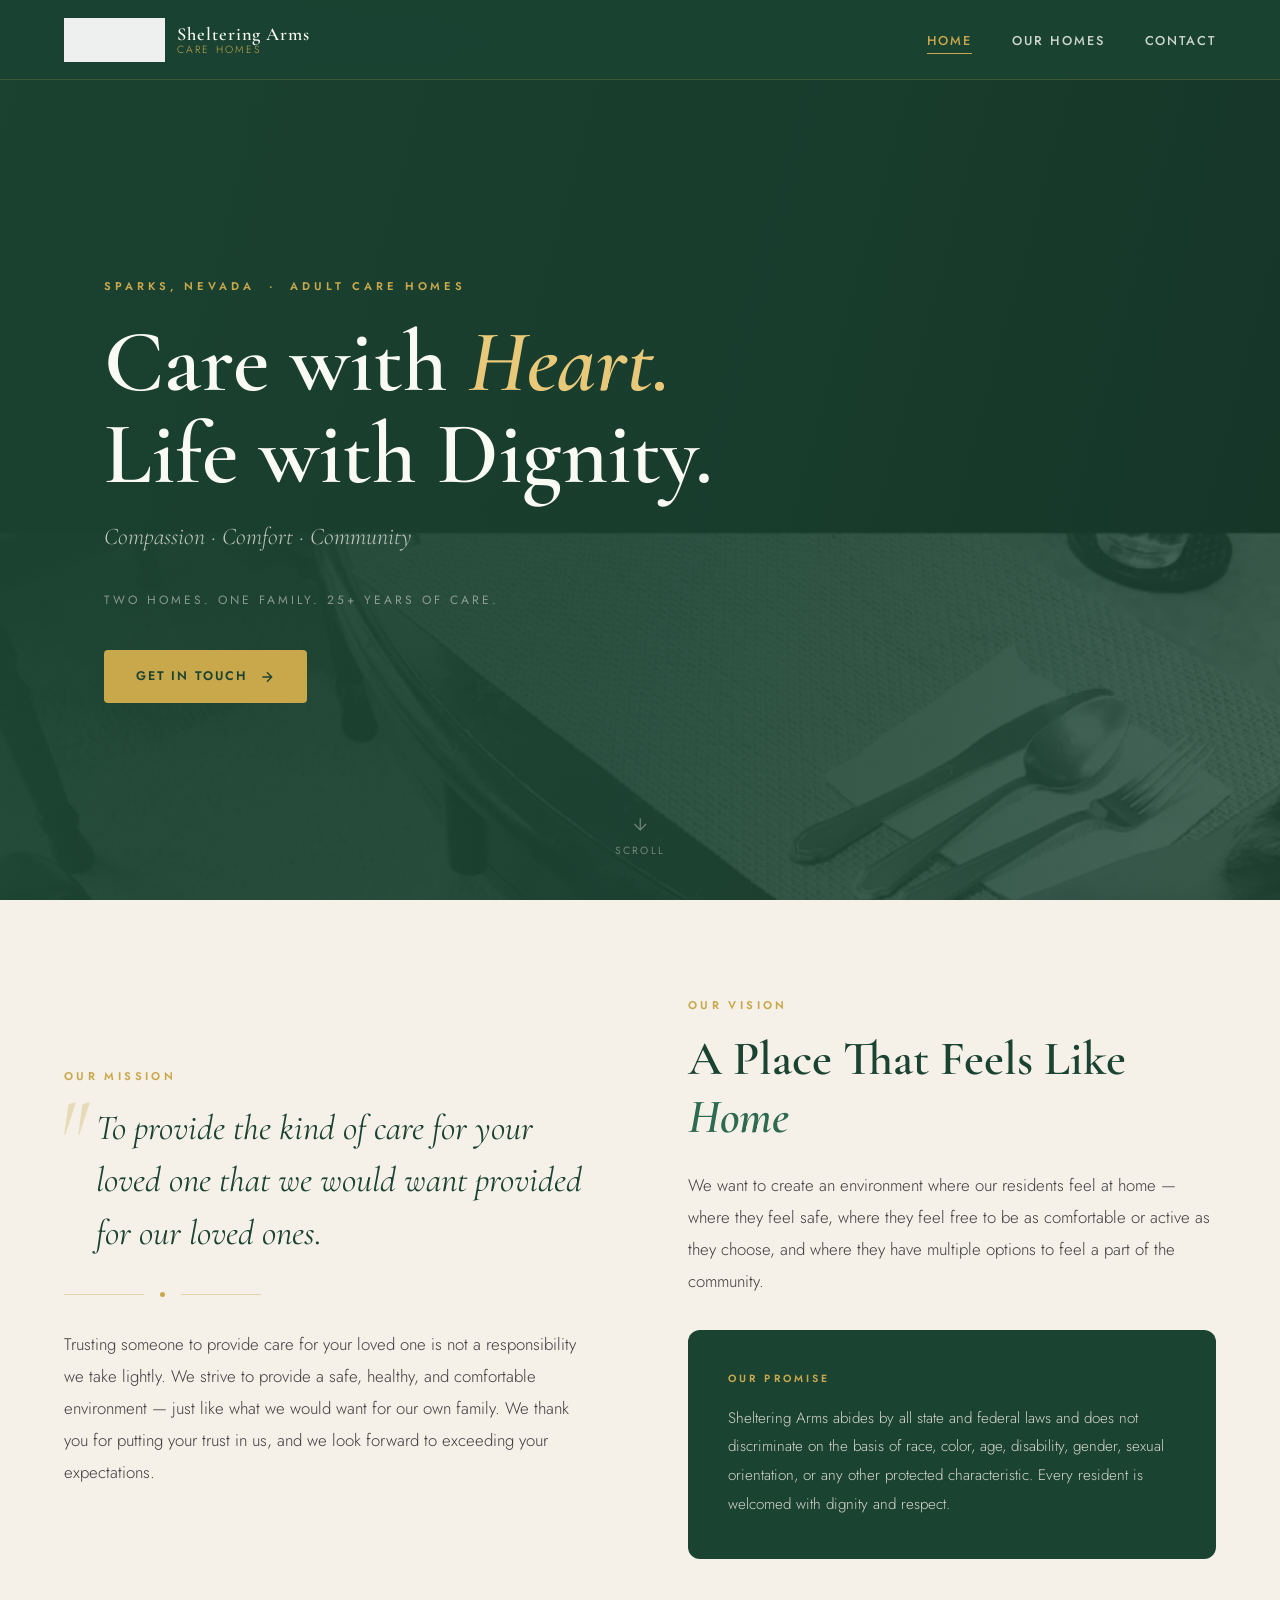
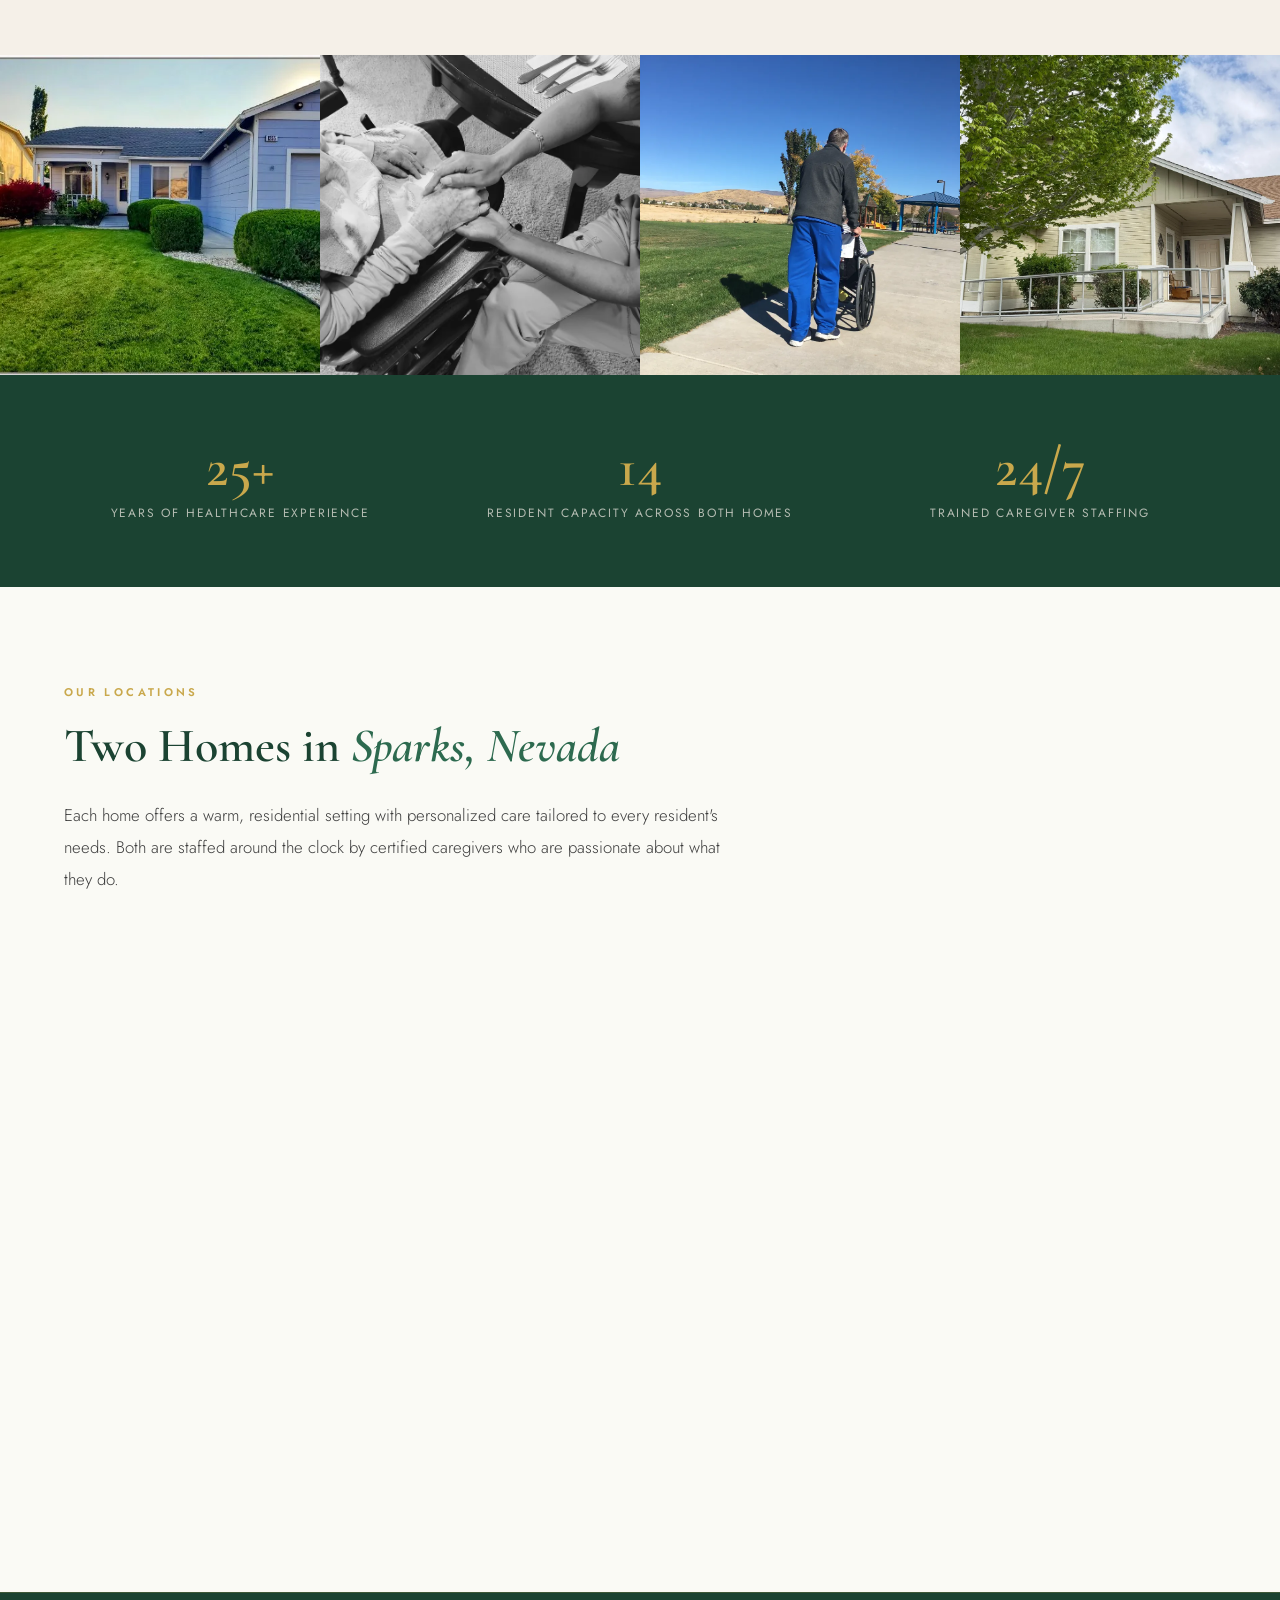
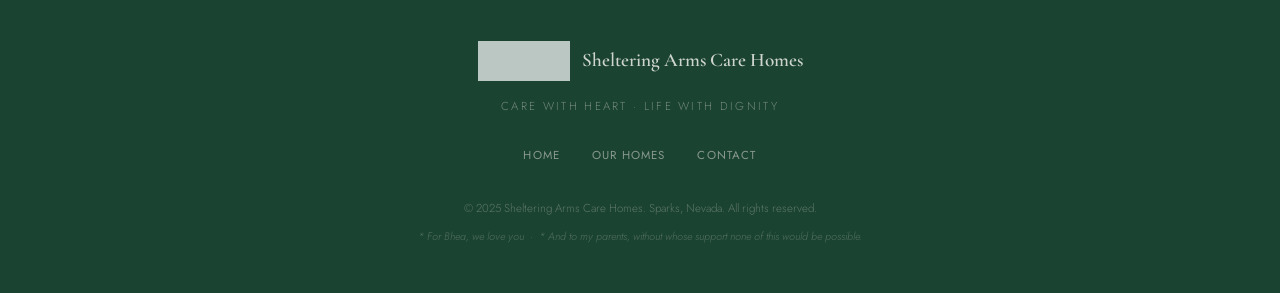
==== commit ac776a67: "Update index.html" ====
--- a/index.html
+++ b/index.html
@@ -27,11 +27,7 @@
 
   <!-- HERO -->
   <section class="hero">
-    <!--div class="hero-bg" id="heroBg"></div-->
     <div class="hero-bg" id="heroBg" style="background-image:url('images/bw-hands.jpg');"></div>
-    <!--div class="hero-bg" id="heroBg">
-      <img src="images/bw-hands.jpg" alt="Caring For Your Loved One as if She Was Our Family">
-    </div-->
     <div class="hero-overlay"></div>
     <div class="hero-content">
       <div class="hero-eyebrow">Sparks, Nevada &nbsp;·&nbsp; Adult Care Homes</div>
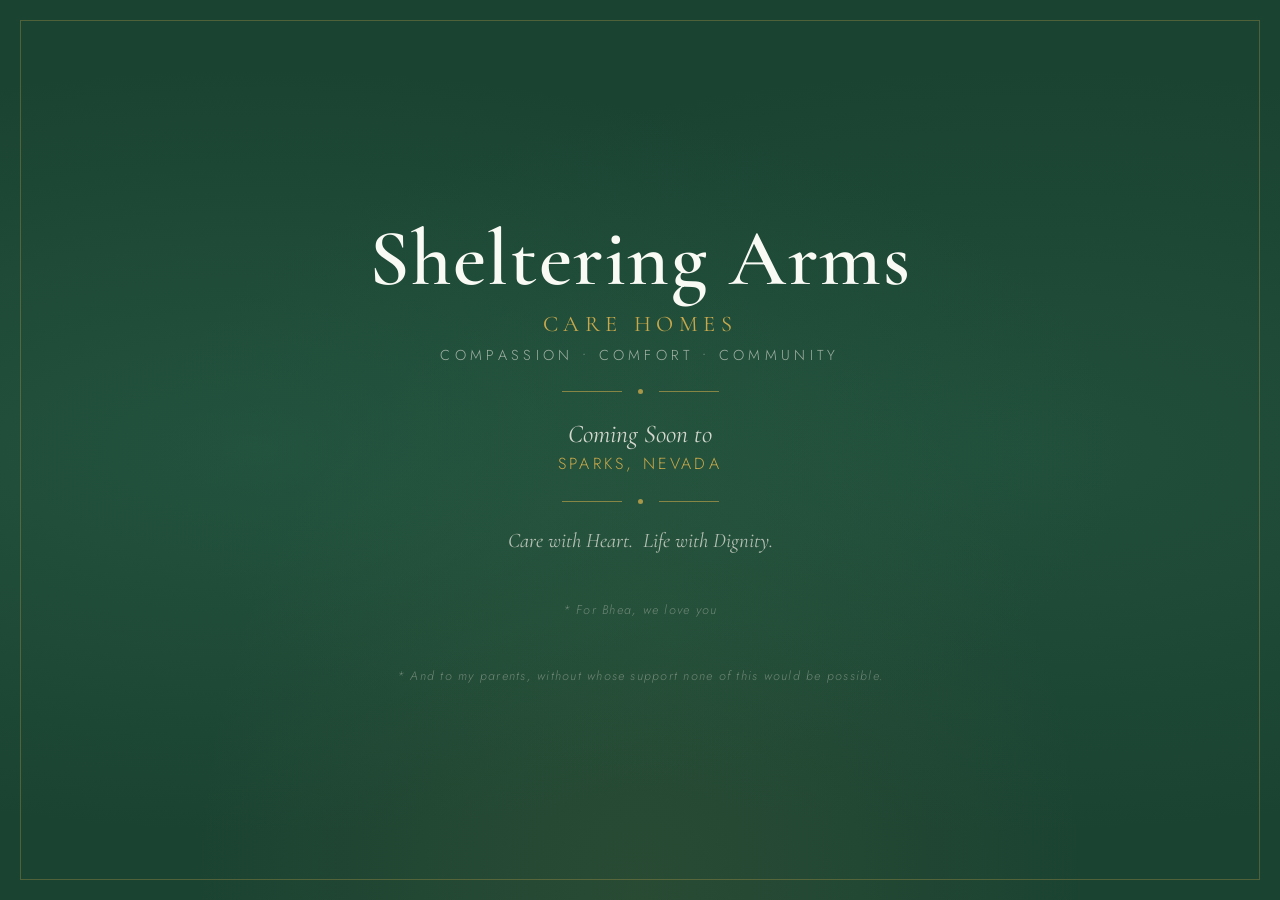
==== commit 2fe75a62: "Rename index_bak.html to index.html" ====
--- a/index.html
+++ b/index.html
@@ -3,188 +3,202 @@
 <head>
   <meta charset="UTF-8">
   <meta name="viewport" content="width=device-width, initial-scale=1.0">
-  <meta name="description" content="Sheltering Arms Care Homes – Compassionate adult residential care in Sparks, Nevada. Two homes, 24/7 staffing, medication management, and a personal touch.">
-  <title>Sheltering Arms Care Homes | Sparks, Nevada</title>
-  <link rel="stylesheet" href="css/styles.css">
+  <title>Sheltering Arms Care Homes | Coming Soon</title>
+  <link href="https://fonts.googleapis.com/css2?family=Cormorant+Garamond:ital,wght@0,400;0,600;1,400&family=Jost:wght@300;400;500&display=swap" rel="stylesheet">
+  <style>
+    :root {
+      --green: #1B4332;
+      --green-light: #2D6A4F;
+      --cream: #F5F0E8;
+      --gold: #C9A84C;
+      --gold-light: #E8C97A;
+      --off-white: #FAFAF5;
+    }
+
+    *, *::before, *::after {
+      margin: 0;
+      padding: 0;
+      box-sizing: border-box;
+    }
+
+    html, body {
+      height: 100%;
+    }
+
+    body {
+      background-color: var(--green);
+      color: var(--cream);
+      font-family: 'Jost', sans-serif;
+      display: flex;
+      align-items: center;
+      justify-content: center;
+      min-height: 100vh;
+      overflow: hidden;
+      position: relative;
+    }
+
+    /* Subtle leaf texture background */
+    body::before {
+      content: '';
+      position: absolute;
+      inset: 0;
+      background: 
+        radial-gradient(ellipse at 20% 50%, rgba(45, 106, 79, 0.4) 0%, transparent 60%),
+        radial-gradient(ellipse at 80% 50%, rgba(45, 106, 79, 0.3) 0%, transparent 60%),
+        radial-gradient(ellipse at 50% 100%, rgba(201, 168, 76, 0.08) 0%, transparent 50%);
+      pointer-events: none;
+    }
+
+    /* Gold border frame */
+    body::after {
+      content: '';
+      position: fixed;
+      inset: 20px;
+      border: 1px solid rgba(201, 168, 76, 0.3);
+      pointer-events: none;
+      animation: fadeIn 2s ease forwards;
+    }
+
+    .container {
+      text-align: center;
+      padding: 3rem 2rem;
+      position: relative;
+      z-index: 1;
+      animation: riseUp 1.2s cubic-bezier(0.16, 1, 0.3, 1) forwards;
+      opacity: 0;
+      transform: translateY(30px);
+    }
+
+    .divider {
+      display: flex;
+      align-items: center;
+      gap: 1rem;
+      justify-content: center;
+      margin: 1.5rem 0;
+    }
+
+    .divider-line {
+      width: 60px;
+      height: 1px;
+      background: var(--gold);
+      opacity: 0.6;
+    }
+
+    .divider-dot {
+      width: 5px;
+      height: 5px;
+      background: var(--gold);
+      border-radius: 50%;
+      opacity: 0.8;
+    }
+
+    .business-name {
+      font-family: 'Cormorant Garamond', serif;
+      font-size: clamp(2.8rem, 7vw, 5rem);
+      font-weight: 600;
+      color: var(--off-white);
+      letter-spacing: 0.02em;
+      line-height: 1.1;
+    }
+
+    .business-subtitle {
+      font-family: 'Cormorant Garamond', serif;
+      font-size: clamp(1rem, 2.5vw, 1.4rem);
+      font-weight: 400;
+      color: var(--gold);
+      letter-spacing: 0.25em;
+      text-transform: uppercase;
+      margin-top: 0.4rem;
+    }
+
+    .subtagline {
+      font-family: 'Jost', sans-serif;
+      font-size: clamp(0.75rem, 1.8vw, 0.9rem);
+      font-weight: 300;
+      color: rgba(245, 240, 232, 0.6);
+      letter-spacing: 0.3em;
+      text-transform: uppercase;
+      margin-top: 0.5rem;
+    }
+
+    .coming-soon {
+      font-family: 'Cormorant Garamond', serif;
+      font-size: clamp(1.1rem, 3vw, 1.6rem);
+      font-style: italic;
+      color: var(--cream);
+      opacity: 0.85;
+      margin: 0.5rem 0 0.2rem;
+    }
+
+    .location {
+      font-family: 'Jost', sans-serif;
+      font-size: clamp(0.8rem, 2vw, 1rem);
+      font-weight: 300;
+      color: var(--gold);
+      letter-spacing: 0.2em;
+      text-transform: uppercase;
+    }
+
+    .tagline {
+      font-family: 'Cormorant Garamond', serif;
+      font-size: clamp(1rem, 2.5vw, 1.3rem);
+      font-style: italic;
+      color: rgba(245, 240, 232, 0.7);
+      margin-top: 0.3rem;
+    }
+
+    .dedication {
+      font-family: 'Jost', sans-serif;
+      font-size: clamp(0.65rem, 1.5vw, 0.78rem);
+      font-weight: 300;
+      color: rgba(245, 240, 232, 0.35);
+      letter-spacing: 0.1em;
+      margin-top: 3rem;
+      font-style: italic;
+    }
+
+    @keyframes riseUp {
+      to {
+        opacity: 1;
+        transform: translateY(0);
+      }
+    }
+
+    @keyframes fadeIn {
+      to { opacity: 1; }
+    }
+
+    @media (max-width: 480px) {
+      body::after {
+        inset: 10px;
+      }
+    }
+  </style>
 </head>
 <body>
-
-  <!-- NAVIGATION -->
-  <nav class="nav">
-    <a href="index.html" class="nav-logo">
-      <img src="images/logo.png" alt="Sheltering Arms logo">
-      <div class="nav-brand">
-        <span class="nav-brand-name">Sheltering Arms</span>
-        <span class="nav-brand-sub">Care Homes</span>
-      </div>
-    </a>
-    <ul class="nav-links">
-      <li><a href="index.html" class="active">Home</a></li>
-      <li><a href="homes.html">Our Homes</a></li>
-      <li><a href="contact.html">Contact</a></li>
-    </ul>
-  </nav>
-
-  <!-- HERO -->
-  <section class="hero">
-    <div class="hero-bg" id="heroBg" style="background-image:url('images/bw-hands.jpg');"></div>
-    <div class="hero-overlay"></div>
-    <div class="hero-content">
-      <div class="hero-eyebrow">Sparks, Nevada &nbsp;·&nbsp; Adult Care Homes</div>
-      <h1 class="hero-title">
-        Care with <em>Heart.</em><br>Life with Dignity.
-      </h1>
-      <p class="hero-subtitle">Compassion · Comfort · Community</p>
-      <p class="hero-tagline">Two homes. One family. 25+ years of care.</p>
-      <a href="contact.html" class="hero-cta">
-        Get in Touch
-        <svg viewBox="0 0 24 24" fill="none" stroke="currentColor" stroke-width="2"><path d="M5 12h14M12 5l7 7-7 7"/></svg>
-      </a>
+  <div class="container">
+    <div class="business-name">Sheltering Arms</div>
+    <div class="business-subtitle">Care Homes</div>
+    <div class="subtagline">Compassion &bull; Comfort &bull; Community</div>
+
+    <div class="divider">
+      <div class="divider-line"></div>
+      <div class="divider-dot"></div>
+      <div class="divider-line"></div>
     </div>
-    <div class="hero-scroll">
-      <svg viewBox="0 0 24 24" fill="none" stroke="currentColor" stroke-width="1.5"><path d="M12 5v14M5 12l7 7 7-7"/></svg>
-      Scroll
+
+    <div class="coming-soon">Coming Soon to</div>
+    <div class="location">Sparks, Nevada</div>
+
+    <div class="divider">
+      <div class="divider-line"></div>
+      <div class="divider-dot"></div>
+      <div class="divider-line"></div>
     </div>
-  </section>
-
-  <!-- MISSION -->
-  <section class="mission">
-    <div class="mission-inner">
-      <div class="mission-left reveal">
-        <div class="section-label">Our Mission</div>
-        <p class="mission-quote">
-          To provide the kind of care for your loved one that we would want provided for our loved ones.
-        </p>
-        <div class="divider">
-          <div class="divider-line"></div>
-          <div class="divider-dot"></div>
-          <div class="divider-line"></div>
-        </div>
-        <p class="section-body">
-          Trusting someone to provide care for your loved one is not a responsibility we take lightly. We strive to provide a safe, healthy, and comfortable environment — just like what we would want for our own family. We thank you for putting your trust in us, and we look forward to exceeding your expectations.
-        </p>
-      </div>
-      <div class="mission-right reveal">
-        <div class="section-label">Our Vision</div>
-        <h2 class="section-title">A Place That Feels Like <em>Home</em></h2>
-        <p class="section-body">
-          We want to create an environment where our residents feel at home — where they feel safe, where they feel free to be as comfortable or active as they choose, and where they have multiple options to feel a part of the community.
-        </p>
-        <div class="mission-vision">
-          <div class="mission-vision-label">Our Promise</div>
-          <p class="mission-vision-text">
-            Sheltering Arms abides by all state and federal laws and does not discriminate on the basis of race, color, age, disability, gender, sexual orientation, or any other protected characteristic. Every resident is welcomed with dignity and respect.
-          </p>
-        </div>
-      </div>
-    </div>
-  </section>
-
-  <!-- PHOTO STRIP -->
-  <div class="photo-strip">
-    <div class="photo-strip-item">
-      <img src="images/home1-exterior.jpg" alt="Sheltering Arms Home 1 exterior">
-    </div>
-    <div class="photo-strip-item">
-      <img src="images/bw-hands.jpg" alt="Compassionate care at Sheltering Arms">
-    </div>
-    <div class="photo-strip-item">
-      <img src="images/wheelchair-walk.jpg" alt="Resident enjoying an outdoor walk">
-    </div>
-    <div class="photo-strip-item">
-      <img src="images/home2-exterior.jpg" alt="Sheltering Arms Home 2 exterior">
-    </div>
+
+    <div class="tagline">Care with Heart. &nbsp;Life with Dignity.</div>
+    <div class="dedication">* For Bhea, we love you</div>
+    <div class="dedication">* And to my parents, without whose support none of this would be possible.</div>
   </div>
-
-  <!-- CREDENTIALS BANNER -->
-  <div class="credentials">
-    <div class="credentials-inner">
-      <div class="credential-item reveal">
-        <div class="credential-number">25+</div>
-        <div class="credential-label">Years of Healthcare Experience</div>
-      </div>
-      <div class="credential-item reveal">
-        <div class="credential-number">14</div>
-        <div class="credential-label">Resident Capacity Across Both Homes</div>
-      </div>
-      <div class="credential-item reveal">
-        <div class="credential-number">24/7</div>
-        <div class="credential-label">Trained Caregiver Staffing</div>
-      </div>
-    </div>
-  </div>
-
-  <!-- HOMES PREVIEW -->
-  <section class="homes-preview">
-    <div class="homes-preview-inner">
-      <div class="section-label reveal">Our Locations</div>
-      <h2 class="section-title reveal">Two Homes in <em>Sparks, Nevada</em></h2>
-      <p class="section-body reveal">Each home offers a warm, residential setting with personalized care tailored to every resident's needs. Both are staffed around the clock by certified caregivers who are passionate about what they do.</p>
-      <div class="homes-grid">
-        <div class="home-card reveal">
-          <img src="images/home1-exterior.jpg" alt="Home 1 exterior" class="home-card-img">
-          <div class="home-card-body">
-            <div class="home-card-label">Sparks, Nevada</div>
-            <div class="home-card-title">Home One</div>
-            <div class="home-card-details">
-              <div class="home-card-detail">
-                <svg viewBox="0 0 24 24" fill="none" stroke="currentColor" stroke-width="2"><path d="M17 21v-2a4 4 0 0 0-4-4H5a4 4 0 0 0-4 4v2"/><circle cx="9" cy="7" r="4"/></svg>
-                6 Residents
-              </div>
-              <div class="home-card-detail">
-                <svg viewBox="0 0 24 24" fill="none" stroke="currentColor" stroke-width="2"><path d="M3 9l9-7 9 7v11a2 2 0 0 1-2 2H5a2 2 0 0 1-2-2z"/></svg>
-                Private &amp; Shared Rooms
-              </div>
-            </div>
-            <p class="home-card-text">A warm, homelike setting offering comprehensive care with a personal touch. MI endorsement facility.</p>
-            <a href="homes.html#home1" class="home-card-link">
-              Learn More
-              <svg viewBox="0 0 24 24" fill="none" stroke="currentColor" stroke-width="2" width="12" height="12"><path d="M5 12h14M12 5l7 7-7 7"/></svg>
-            </a>
-          </div>
-        </div>
-        <div class="home-card reveal">
-          <img src="images/home2-exterior.jpg" alt="Home 2 exterior" class="home-card-img">
-          <div class="home-card-body">
-            <div class="home-card-label">Sparks, Nevada</div>
-            <div class="home-card-title">Home Two</div>
-            <div class="home-card-details">
-              <div class="home-card-detail">
-                <svg viewBox="0 0 24 24" fill="none" stroke="currentColor" stroke-width="2"><path d="M17 21v-2a4 4 0 0 0-4-4H5a4 4 0 0 0-4 4v2"/><circle cx="9" cy="7" r="4"/></svg>
-                8 Residents
-              </div>
-              <div class="home-card-detail">
-                <svg viewBox="0 0 24 24" fill="none" stroke="currentColor" stroke-width="2"><path d="M3 9l9-7 9 7v11a2 2 0 0 1-2 2H5a2 2 0 0 1-2-2z"/></svg>
-                Private &amp; Shared Rooms
-              </div>
-            </div>
-            <p class="home-card-text">Fully accessible with ramp entry, offering the same exceptional level of personalized care. MI endorsement facility.</p>
-            <a href="homes.html#home2" class="home-card-link">
-              Learn More
-              <svg viewBox="0 0 24 24" fill="none" stroke="currentColor" stroke-width="2" width="12" height="12"><path d="M5 12h14M12 5l7 7-7 7"/></svg>
-            </a>
-          </div>
-        </div>
-      </div>
-    </div>
-  </section>
-
-  <!-- FOOTER -->
-  <footer class="footer">
-    <div class="footer-logo">
-      <img src="images/logo.png" alt="Sheltering Arms logo">
-      <span class="footer-name">Sheltering Arms Care Homes</span>
-    </div>
-    <p class="footer-tagline">Care with Heart · Life with Dignity</p>
-    <ul class="footer-nav">
-      <li><a href="index.html">Home</a></li>
-      <li><a href="homes.html">Our Homes</a></li>
-      <li><a href="contact.html">Contact</a></li>
-    </ul>
-    <p class="footer-copy">&copy; 2025 Sheltering Arms Care Homes. Sparks, Nevada. All rights reserved.</p>
-    <p class="footer-dedication">* For Bhea, we love you &nbsp;·&nbsp; * And to my parents, without whose support none of this would be possible.</p>
-  </footer>
-
-  <script src="js/main.js"></script>
 </body>
 </html>
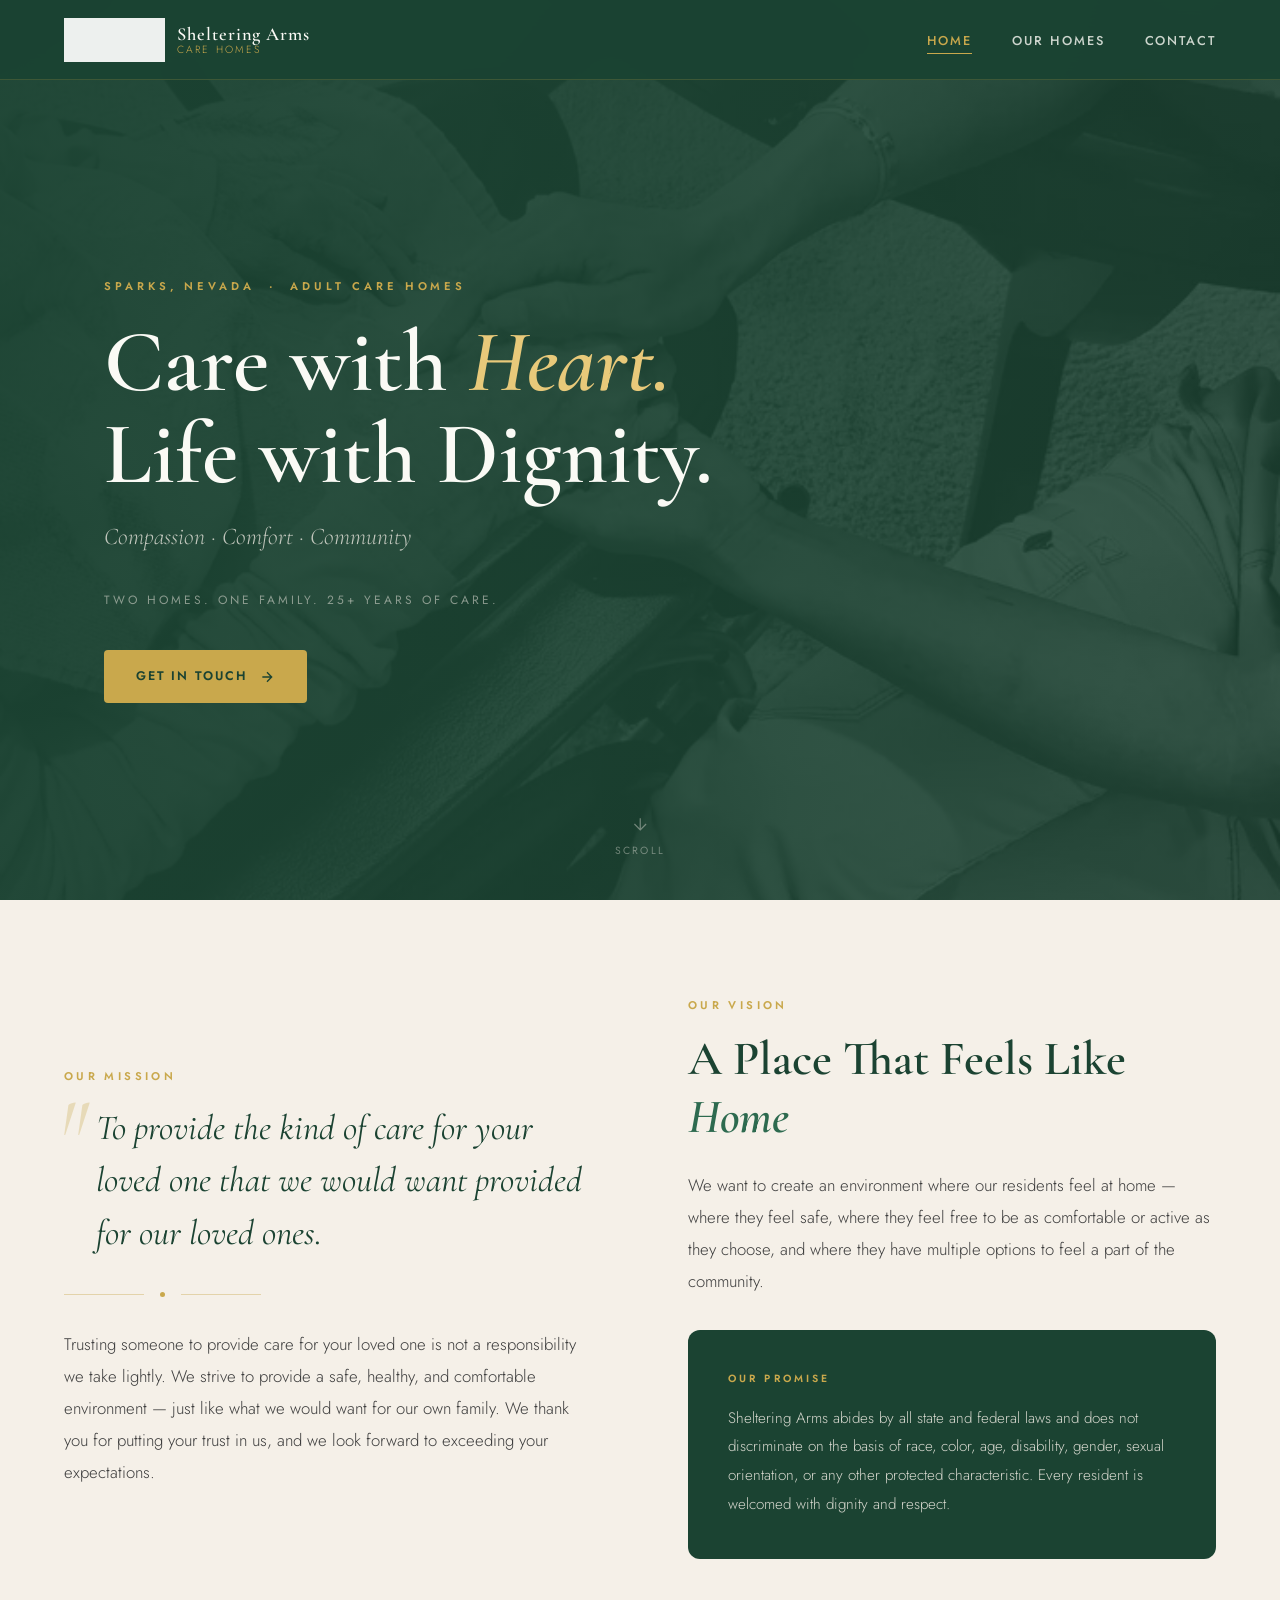
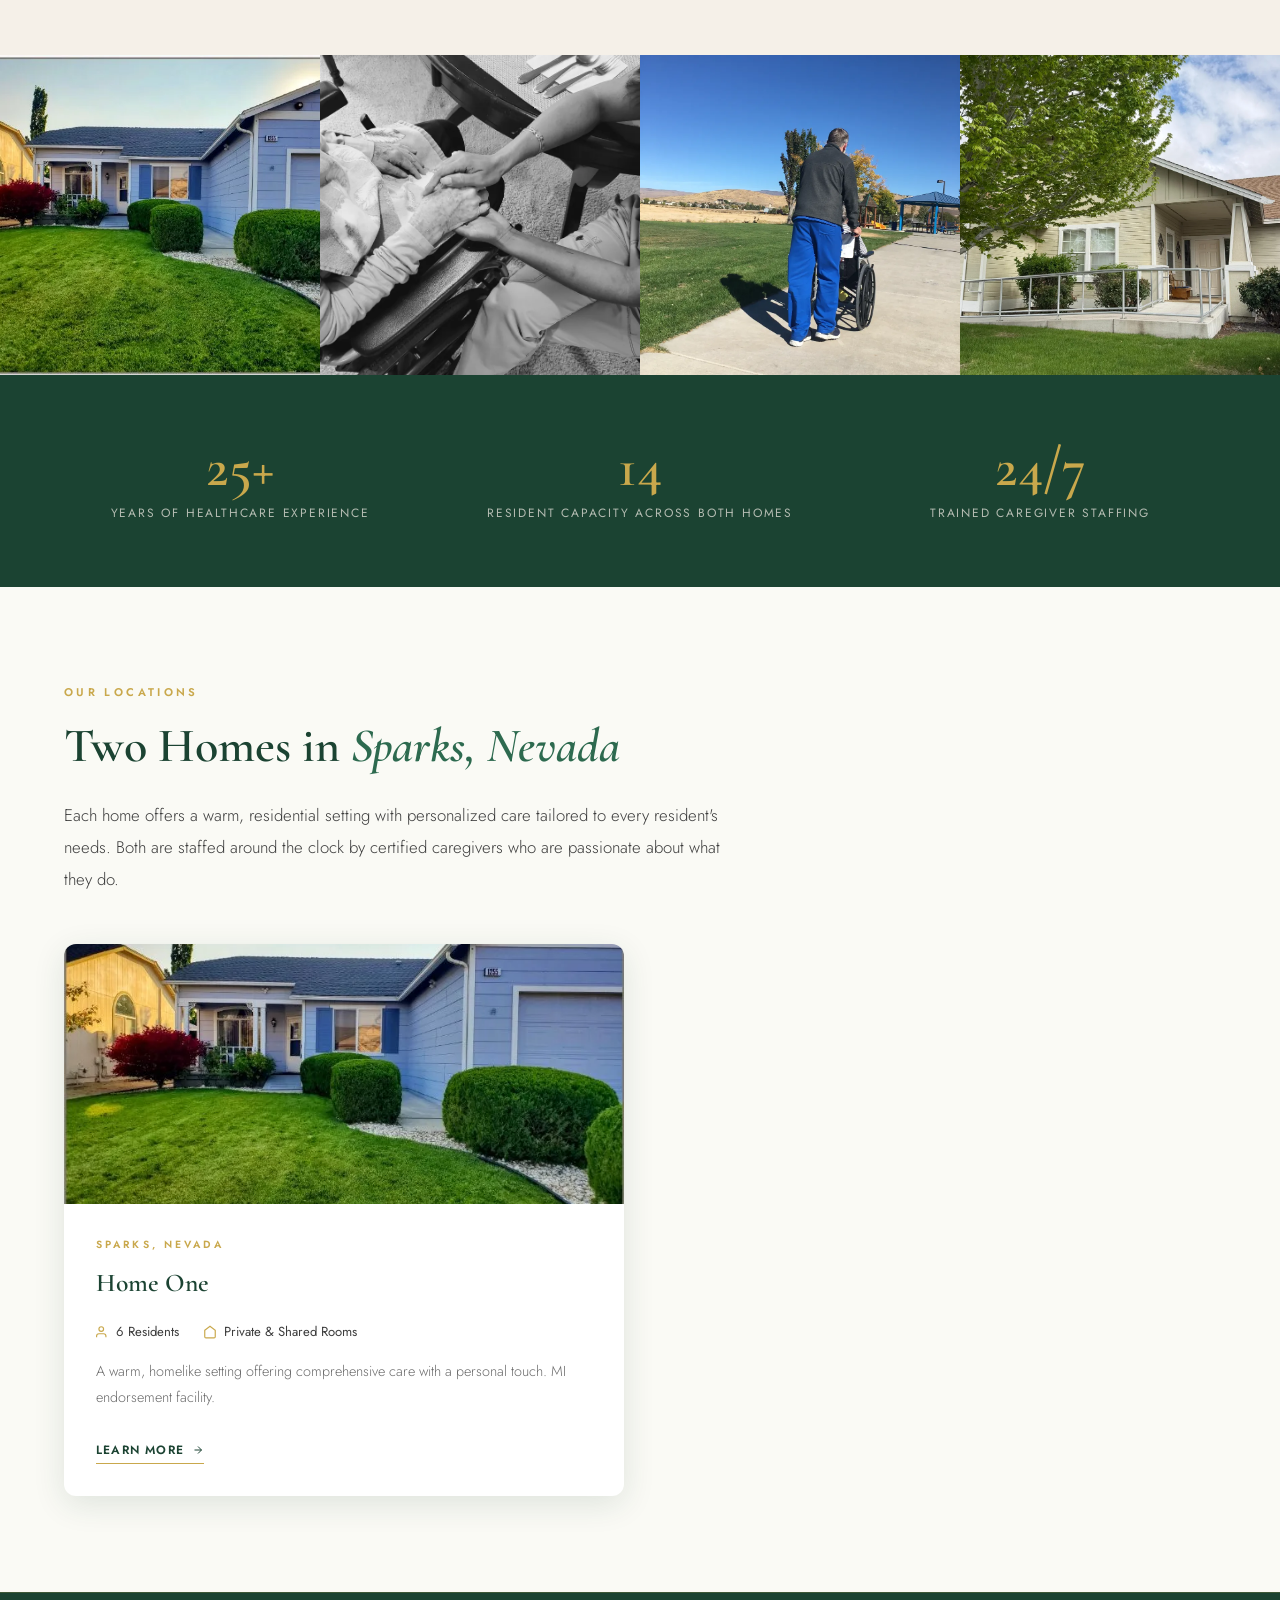
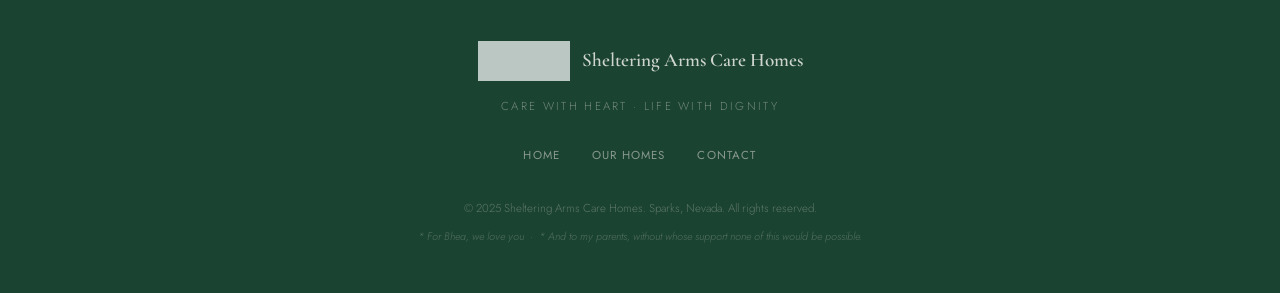
==== commit 79ffa074: "Rename index_3pages.html to index.html" ====
--- a/index.html
+++ b/index.html
@@ -3,202 +3,188 @@
 <head>
   <meta charset="UTF-8">
   <meta name="viewport" content="width=device-width, initial-scale=1.0">
-  <title>Sheltering Arms Care Homes | Coming Soon</title>
-  <link href="https://fonts.googleapis.com/css2?family=Cormorant+Garamond:ital,wght@0,400;0,600;1,400&family=Jost:wght@300;400;500&display=swap" rel="stylesheet">
-  <style>
-    :root {
-      --green: #1B4332;
-      --green-light: #2D6A4F;
-      --cream: #F5F0E8;
-      --gold: #C9A84C;
-      --gold-light: #E8C97A;
-      --off-white: #FAFAF5;
-    }
-
-    *, *::before, *::after {
-      margin: 0;
-      padding: 0;
-      box-sizing: border-box;
-    }
-
-    html, body {
-      height: 100%;
-    }
-
-    body {
-      background-color: var(--green);
-      color: var(--cream);
-      font-family: 'Jost', sans-serif;
-      display: flex;
-      align-items: center;
-      justify-content: center;
-      min-height: 100vh;
-      overflow: hidden;
-      position: relative;
-    }
-
-    /* Subtle leaf texture background */
-    body::before {
-      content: '';
-      position: absolute;
-      inset: 0;
-      background: 
-        radial-gradient(ellipse at 20% 50%, rgba(45, 106, 79, 0.4) 0%, transparent 60%),
-        radial-gradient(ellipse at 80% 50%, rgba(45, 106, 79, 0.3) 0%, transparent 60%),
-        radial-gradient(ellipse at 50% 100%, rgba(201, 168, 76, 0.08) 0%, transparent 50%);
-      pointer-events: none;
-    }
-
-    /* Gold border frame */
-    body::after {
-      content: '';
-      position: fixed;
-      inset: 20px;
-      border: 1px solid rgba(201, 168, 76, 0.3);
-      pointer-events: none;
-      animation: fadeIn 2s ease forwards;
-    }
-
-    .container {
-      text-align: center;
-      padding: 3rem 2rem;
-      position: relative;
-      z-index: 1;
-      animation: riseUp 1.2s cubic-bezier(0.16, 1, 0.3, 1) forwards;
-      opacity: 0;
-      transform: translateY(30px);
-    }
-
-    .divider {
-      display: flex;
-      align-items: center;
-      gap: 1rem;
-      justify-content: center;
-      margin: 1.5rem 0;
-    }
-
-    .divider-line {
-      width: 60px;
-      height: 1px;
-      background: var(--gold);
-      opacity: 0.6;
-    }
-
-    .divider-dot {
-      width: 5px;
-      height: 5px;
-      background: var(--gold);
-      border-radius: 50%;
-      opacity: 0.8;
-    }
-
-    .business-name {
-      font-family: 'Cormorant Garamond', serif;
-      font-size: clamp(2.8rem, 7vw, 5rem);
-      font-weight: 600;
-      color: var(--off-white);
-      letter-spacing: 0.02em;
-      line-height: 1.1;
-    }
-
-    .business-subtitle {
-      font-family: 'Cormorant Garamond', serif;
-      font-size: clamp(1rem, 2.5vw, 1.4rem);
-      font-weight: 400;
-      color: var(--gold);
-      letter-spacing: 0.25em;
-      text-transform: uppercase;
-      margin-top: 0.4rem;
-    }
-
-    .subtagline {
-      font-family: 'Jost', sans-serif;
-      font-size: clamp(0.75rem, 1.8vw, 0.9rem);
-      font-weight: 300;
-      color: rgba(245, 240, 232, 0.6);
-      letter-spacing: 0.3em;
-      text-transform: uppercase;
-      margin-top: 0.5rem;
-    }
-
-    .coming-soon {
-      font-family: 'Cormorant Garamond', serif;
-      font-size: clamp(1.1rem, 3vw, 1.6rem);
-      font-style: italic;
-      color: var(--cream);
-      opacity: 0.85;
-      margin: 0.5rem 0 0.2rem;
-    }
-
-    .location {
-      font-family: 'Jost', sans-serif;
-      font-size: clamp(0.8rem, 2vw, 1rem);
-      font-weight: 300;
-      color: var(--gold);
-      letter-spacing: 0.2em;
-      text-transform: uppercase;
-    }
-
-    .tagline {
-      font-family: 'Cormorant Garamond', serif;
-      font-size: clamp(1rem, 2.5vw, 1.3rem);
-      font-style: italic;
-      color: rgba(245, 240, 232, 0.7);
-      margin-top: 0.3rem;
-    }
-
-    .dedication {
-      font-family: 'Jost', sans-serif;
-      font-size: clamp(0.65rem, 1.5vw, 0.78rem);
-      font-weight: 300;
-      color: rgba(245, 240, 232, 0.35);
-      letter-spacing: 0.1em;
-      margin-top: 3rem;
-      font-style: italic;
-    }
-
-    @keyframes riseUp {
-      to {
-        opacity: 1;
-        transform: translateY(0);
-      }
-    }
-
-    @keyframes fadeIn {
-      to { opacity: 1; }
-    }
-
-    @media (max-width: 480px) {
-      body::after {
-        inset: 10px;
-      }
-    }
-  </style>
+  <meta name="description" content="Sheltering Arms Care Homes – Compassionate adult residential care in Sparks, Nevada. Two homes, 24/7 staffing, medication management, and a personal touch.">
+  <title>Sheltering Arms Care Homes | Sparks, Nevada</title>
+  <link rel="stylesheet" href="css/styles.css">
 </head>
 <body>
-  <div class="container">
-    <div class="business-name">Sheltering Arms</div>
-    <div class="business-subtitle">Care Homes</div>
-    <div class="subtagline">Compassion &bull; Comfort &bull; Community</div>
 
-    <div class="divider">
-      <div class="divider-line"></div>
-      <div class="divider-dot"></div>
-      <div class="divider-line"></div>
+  <!-- NAVIGATION -->
+  <nav class="nav">
+    <a href="index.html" class="nav-logo">
+      <img src="images/logo.png" alt="Sheltering Arms logo">
+      <div class="nav-brand">
+        <span class="nav-brand-name">Sheltering Arms</span>
+        <span class="nav-brand-sub">Care Homes</span>
+      </div>
+    </a>
+    <ul class="nav-links">
+      <li><a href="index.html" class="active">Home</a></li>
+      <li><a href="homes.html">Our Homes</a></li>
+      <li><a href="contact.html">Contact</a></li>
+    </ul>
+  </nav>
+
+  <!-- HERO -->
+  <section class="hero">
+    <div class="hero-bg" id="heroBg" style="background-image:url('images/bw-hands.jpg');"></div>
+    <div class="hero-overlay"></div>
+    <div class="hero-content">
+      <div class="hero-eyebrow">Sparks, Nevada &nbsp;·&nbsp; Adult Care Homes</div>
+      <h1 class="hero-title">
+        Care with <em>Heart.</em><br>Life with Dignity.
+      </h1>
+      <p class="hero-subtitle">Compassion · Comfort · Community</p>
+      <p class="hero-tagline">Two homes. One family. 25+ years of care.</p>
+      <a href="contact.html" class="hero-cta">
+        Get in Touch
+        <svg viewBox="0 0 24 24" fill="none" stroke="currentColor" stroke-width="2"><path d="M5 12h14M12 5l7 7-7 7"/></svg>
+      </a>
     </div>
+    <div class="hero-scroll">
+      <svg viewBox="0 0 24 24" fill="none" stroke="currentColor" stroke-width="1.5"><path d="M12 5v14M5 12l7 7 7-7"/></svg>
+      Scroll
+    </div>
+  </section>
 
-    <div class="coming-soon">Coming Soon to</div>
-    <div class="location">Sparks, Nevada</div>
+  <!-- MISSION -->
+  <section class="mission">
+    <div class="mission-inner">
+      <div class="mission-left reveal">
+        <div class="section-label">Our Mission</div>
+        <p class="mission-quote">
+          To provide the kind of care for your loved one that we would want provided for our loved ones.
+        </p>
+        <div class="divider">
+          <div class="divider-line"></div>
+          <div class="divider-dot"></div>
+          <div class="divider-line"></div>
+        </div>
+        <p class="section-body">
+          Trusting someone to provide care for your loved one is not a responsibility we take lightly. We strive to provide a safe, healthy, and comfortable environment — just like what we would want for our own family. We thank you for putting your trust in us, and we look forward to exceeding your expectations.
+        </p>
+      </div>
+      <div class="mission-right reveal">
+        <div class="section-label">Our Vision</div>
+        <h2 class="section-title">A Place That Feels Like <em>Home</em></h2>
+        <p class="section-body">
+          We want to create an environment where our residents feel at home — where they feel safe, where they feel free to be as comfortable or active as they choose, and where they have multiple options to feel a part of the community.
+        </p>
+        <div class="mission-vision">
+          <div class="mission-vision-label">Our Promise</div>
+          <p class="mission-vision-text">
+            Sheltering Arms abides by all state and federal laws and does not discriminate on the basis of race, color, age, disability, gender, sexual orientation, or any other protected characteristic. Every resident is welcomed with dignity and respect.
+          </p>
+        </div>
+      </div>
+    </div>
+  </section>
 
-    <div class="divider">
-      <div class="divider-line"></div>
-      <div class="divider-dot"></div>
-      <div class="divider-line"></div>
+  <!-- PHOTO STRIP -->
+  <div class="photo-strip">
+    <div class="photo-strip-item">
+      <img src="images/home1-exterior.jpg" alt="Sheltering Arms Home 1 exterior">
     </div>
+    <div class="photo-strip-item">
+      <img src="images/bw-hands.jpg" alt="Compassionate care at Sheltering Arms">
+    </div>
+    <div class="photo-strip-item">
+      <img src="images/wheelchair-walk.jpg" alt="Resident enjoying an outdoor walk">
+    </div>
+    <div class="photo-strip-item">
+      <img src="images/home2-exterior.jpg" alt="Sheltering Arms Home 2 exterior">
+    </div>
+  </div>
 
-    <div class="tagline">Care with Heart. &nbsp;Life with Dignity.</div>
-    <div class="dedication">* For Bhea, we love you</div>
-    <div class="dedication">* And to my parents, without whose support none of this would be possible.</div>
+  <!-- CREDENTIALS BANNER -->
+  <div class="credentials">
+    <div class="credentials-inner">
+      <div class="credential-item reveal">
+        <div class="credential-number">25+</div>
+        <div class="credential-label">Years of Healthcare Experience</div>
+      </div>
+      <div class="credential-item reveal">
+        <div class="credential-number">14</div>
+        <div class="credential-label">Resident Capacity Across Both Homes</div>
+      </div>
+      <div class="credential-item reveal">
+        <div class="credential-number">24/7</div>
+        <div class="credential-label">Trained Caregiver Staffing</div>
+      </div>
+    </div>
   </div>
+
+  <!-- HOMES PREVIEW -->
+  <section class="homes-preview">
+    <div class="homes-preview-inner">
+      <div class="section-label reveal">Our Locations</div>
+      <h2 class="section-title reveal">Two Homes in <em>Sparks, Nevada</em></h2>
+      <p class="section-body reveal">Each home offers a warm, residential setting with personalized care tailored to every resident's needs. Both are staffed around the clock by certified caregivers who are passionate about what they do.</p>
+      <div class="homes-grid">
+        <div class="home-card reveal">
+          <img src="images/home1-exterior.jpg" alt="Home 1 exterior" class="home-card-img">
+          <div class="home-card-body">
+            <div class="home-card-label">Sparks, Nevada</div>
+            <div class="home-card-title">Home One</div>
+            <div class="home-card-details">
+              <div class="home-card-detail">
+                <svg viewBox="0 0 24 24" fill="none" stroke="currentColor" stroke-width="2"><path d="M17 21v-2a4 4 0 0 0-4-4H5a4 4 0 0 0-4 4v2"/><circle cx="9" cy="7" r="4"/></svg>
+                6 Residents
+              </div>
+              <div class="home-card-detail">
+                <svg viewBox="0 0 24 24" fill="none" stroke="currentColor" stroke-width="2"><path d="M3 9l9-7 9 7v11a2 2 0 0 1-2 2H5a2 2 0 0 1-2-2z"/></svg>
+                Private &amp; Shared Rooms
+              </div>
+            </div>
+            <p class="home-card-text">A warm, homelike setting offering comprehensive care with a personal touch. MI endorsement facility.</p>
+            <a href="homes.html#home1" class="home-card-link">
+              Learn More
+              <svg viewBox="0 0 24 24" fill="none" stroke="currentColor" stroke-width="2" width="12" height="12"><path d="M5 12h14M12 5l7 7-7 7"/></svg>
+            </a>
+          </div>
+        </div>
+        <div class="home-card reveal">
+          <img src="images/home2-exterior.jpg" alt="Home 2 exterior" class="home-card-img">
+          <div class="home-card-body">
+            <div class="home-card-label">Sparks, Nevada</div>
+            <div class="home-card-title">Home Two</div>
+            <div class="home-card-details">
+              <div class="home-card-detail">
+                <svg viewBox="0 0 24 24" fill="none" stroke="currentColor" stroke-width="2"><path d="M17 21v-2a4 4 0 0 0-4-4H5a4 4 0 0 0-4 4v2"/><circle cx="9" cy="7" r="4"/></svg>
+                8 Residents
+              </div>
+              <div class="home-card-detail">
+                <svg viewBox="0 0 24 24" fill="none" stroke="currentColor" stroke-width="2"><path d="M3 9l9-7 9 7v11a2 2 0 0 1-2 2H5a2 2 0 0 1-2-2z"/></svg>
+                Private &amp; Shared Rooms
+              </div>
+            </div>
+            <p class="home-card-text">Fully accessible with ramp entry, offering the same exceptional level of personalized care. MI endorsement facility.</p>
+            <a href="homes.html#home2" class="home-card-link">
+              Learn More
+              <svg viewBox="0 0 24 24" fill="none" stroke="currentColor" stroke-width="2" width="12" height="12"><path d="M5 12h14M12 5l7 7-7 7"/></svg>
+            </a>
+          </div>
+        </div>
+      </div>
+    </div>
+  </section>
+
+  <!-- FOOTER -->
+  <footer class="footer">
+    <div class="footer-logo">
+      <img src="images/logo.png" alt="Sheltering Arms logo">
+      <span class="footer-name">Sheltering Arms Care Homes</span>
+    </div>
+    <p class="footer-tagline">Care with Heart · Life with Dignity</p>
+    <ul class="footer-nav">
+      <li><a href="index.html">Home</a></li>
+      <li><a href="homes.html">Our Homes</a></li>
+      <li><a href="contact.html">Contact</a></li>
+    </ul>
+    <p class="footer-copy">&copy; 2025 Sheltering Arms Care Homes. Sparks, Nevada. All rights reserved.</p>
+    <p class="footer-dedication">* For Bhea, we love you &nbsp;·&nbsp; * And to my parents, without whose support none of this would be possible.</p>
+  </footer>
+
+  <script src="js/main.js"></script>
 </body>
 </html>
--- a/css/styles.css
+++ b/css/styles.css
@@ -0,0 +1,1418 @@
+/* ============================================
+   SHELTERING ARMS CARE HOMES
+   Global Stylesheet
+   ============================================ */
+
+@import url('https://fonts.googleapis.com/css2?family=Cormorant+Garamond:ital,wght@0,300;0,400;0,500;0,600;0,700;1,300;1,400;1,500&family=Jost:wght@300;400;500;600&display=swap');
+
+:root {
+  --green:        #1B4332;
+  --green-mid:    #2D6A4F;
+  --green-light:  #3A7D5E;
+  --cream:        #F5F0E8;
+  --cream-dark:   #EDE7D9;
+  --gold:         #C9A84C;
+  --gold-light:   #E8C97A;
+  --gold-pale:    #F5E9C8;
+  --off-white:    #FAFAF5;
+  --text-dark:    #1A1A1A;
+  --text-mid:     #3D3D3D;
+  --text-light:   #6B6B6B;
+  --shadow-sm:    0 2px 12px rgba(27,67,50,0.08);
+  --shadow-md:    0 8px 32px rgba(27,67,50,0.12);
+  --shadow-lg:    0 20px 60px rgba(27,67,50,0.16);
+  --radius:       4px;
+  --radius-lg:    12px;
+  --transition:   0.3s cubic-bezier(0.4, 0, 0.2, 1);
+}
+
+/* ---- Reset ---- */
+*, *::before, *::after { margin: 0; padding: 0; box-sizing: border-box; }
+html { scroll-behavior: smooth; font-size: 16px; }
+img { max-width: 100%; height: auto; display: block; }
+a { text-decoration: none; color: inherit; }
+
+body {
+  font-family: 'Jost', sans-serif;
+  font-weight: 400;
+  color: var(--text-dark);
+  background: var(--off-white);
+  line-height: 1.7;
+}
+
+/* ============================================
+   NAVIGATION
+   ============================================ */
+.nav {
+  position: fixed;
+  top: 0; left: 0; right: 0;
+  z-index: 100;
+  padding: 0 4rem;
+  height: 80px;
+  display: flex;
+  align-items: center;
+  justify-content: space-between;
+  background: rgba(27, 67, 50, 0.96);
+  backdrop-filter: blur(12px);
+  border-bottom: 1px solid rgba(201, 168, 76, 0.2);
+  transition: var(--transition);
+}
+
+.nav-logo {
+  display: flex;
+  align-items: center;
+  gap: 0.75rem;
+}
+
+.nav-logo img {
+  height: 44px;
+  width: auto;
+  filter: brightness(0) invert(1);
+  opacity: 0.92;
+}
+
+.nav-brand {
+  display: flex;
+  flex-direction: column;
+  line-height: 1.1;
+}
+
+.nav-brand-name {
+  font-family: 'Cormorant Garamond', serif;
+  font-size: 1.15rem;
+  font-weight: 600;
+  color: var(--off-white);
+  letter-spacing: 0.05em;
+}
+
+.nav-brand-sub {
+  font-size: 0.65rem;
+  font-weight: 300;
+  color: var(--gold);
+  letter-spacing: 0.2em;
+  text-transform: uppercase;
+}
+
+.nav-links {
+  display: flex;
+  align-items: center;
+  gap: 2.5rem;
+  list-style: none;
+}
+
+.nav-links a {
+  font-size: 0.8rem;
+  font-weight: 500;
+  letter-spacing: 0.15em;
+  text-transform: uppercase;
+  color: rgba(250, 250, 245, 0.8);
+  transition: var(--transition);
+  position: relative;
+  padding-bottom: 2px;
+}
+
+.nav-links a::after {
+  content: '';
+  position: absolute;
+  bottom: -2px; left: 0;
+  width: 0; height: 1px;
+  background: var(--gold);
+  transition: var(--transition);
+}
+
+.nav-links a:hover,
+.nav-links a.active {
+  color: var(--gold);
+}
+
+.nav-links a:hover::after,
+.nav-links a.active::after {
+  width: 100%;
+}
+
+/* ============================================
+   SHARED SECTION STYLES
+   ============================================ */
+.section {
+  padding: 6rem 4rem;
+}
+
+.section-inner {
+  max-width: 1200px;
+  margin: 0 auto;
+}
+
+.section-label {
+  font-size: 0.7rem;
+  font-weight: 600;
+  letter-spacing: 0.3em;
+  text-transform: uppercase;
+  color: var(--gold);
+  margin-bottom: 1rem;
+}
+
+.section-title {
+  font-family: 'Cormorant Garamond', serif;
+  font-size: clamp(2rem, 4vw, 3rem);
+  font-weight: 600;
+  color: var(--green);
+  line-height: 1.2;
+  margin-bottom: 1.5rem;
+}
+
+.section-title em {
+  font-style: italic;
+  color: var(--green-mid);
+}
+
+.section-body {
+  font-size: 1.05rem;
+  font-weight: 300;
+  color: var(--text-mid);
+  max-width: 680px;
+  line-height: 1.9;
+}
+
+.divider {
+  display: flex;
+  align-items: center;
+  gap: 1rem;
+  margin: 2rem 0;
+}
+
+.divider-line {
+  flex: 1;
+  max-width: 80px;
+  height: 1px;
+  background: var(--gold);
+  opacity: 0.4;
+}
+
+.divider-dot {
+  width: 5px; height: 5px;
+  background: var(--gold);
+  border-radius: 50%;
+}
+
+/* ============================================
+   HERO -- HOME PAGE
+   ============================================ */
+.hero {
+  position: relative;
+  height: 100vh;
+  min-height: 700px;
+  display: flex;
+  align-items: center;
+  overflow: hidden;
+  background: var(--green);
+}
+
+.hero-bg {
+  position: absolute;
+  inset: 0;
+  background-image: url('../images/bw-hands.jpg');
+  background-size: cover;
+  background-position: center center;
+  opacity: 0.35;
+  transform: scale(1.05);
+  transition: transform 8s ease;
+}
+
+.hero-bg.loaded { transform: scale(1); }
+
+.hero-overlay {
+  position: absolute;
+  inset: 0;
+  background: linear-gradient(
+    105deg,
+    rgba(27,67,50,0.92) 0%,
+    rgba(27,67,50,0.75) 50%,
+    rgba(27,67,50,0.4) 100%
+  );
+}
+
+.hero-content {
+  position: relative;
+  z-index: 2;
+  padding: 0 4rem;
+  max-width: 1200px;
+  margin: 0 auto;
+  width: 100%;
+  padding-top: 80px;
+  opacity: 0;
+  transform: translateY(40px);
+  animation: heroReveal 1.2s cubic-bezier(0.16,1,0.3,1) 0.3s forwards;
+}
+
+.hero-eyebrow {
+  font-size: 0.7rem;
+  font-weight: 600;
+  letter-spacing: 0.35em;
+  text-transform: uppercase;
+  color: var(--gold);
+  margin-bottom: 1.25rem;
+}
+
+.hero-title {
+  font-family: 'Cormorant Garamond', serif;
+  font-size: clamp(3rem, 7vw, 5.5rem);
+  font-weight: 600;
+  color: var(--off-white);
+  line-height: 1.05;
+  margin-bottom: 1rem;
+}
+
+.hero-title em {
+  font-style: italic;
+  color: var(--gold-light);
+}
+
+.hero-subtitle {
+  font-family: 'Cormorant Garamond', serif;
+  font-size: clamp(1.1rem, 2.5vw, 1.5rem);
+  font-style: italic;
+  color: rgba(245,240,232,0.75);
+  margin-bottom: 2rem;
+  font-weight: 300;
+}
+
+.hero-tagline {
+  font-size: 0.75rem;
+  font-weight: 400;
+  letter-spacing: 0.25em;
+  text-transform: uppercase;
+  color: rgba(245,240,232,0.5);
+  margin-bottom: 2.5rem;
+}
+
+.hero-cta {
+  display: inline-flex;
+  align-items: center;
+  gap: 0.75rem;
+  padding: 1rem 2rem;
+  background: var(--gold);
+  color: var(--green);
+  font-size: 0.78rem;
+  font-weight: 600;
+  letter-spacing: 0.15em;
+  text-transform: uppercase;
+  border-radius: var(--radius);
+  transition: var(--transition);
+}
+
+.hero-cta:hover {
+  background: var(--gold-light);
+  transform: translateY(-2px);
+  box-shadow: 0 8px 24px rgba(201,168,76,0.3);
+}
+
+.hero-cta svg { width: 16px; height: 16px; }
+
+.hero-scroll {
+  position: absolute;
+  bottom: 2.5rem;
+  left: 50%;
+  transform: translateX(-50%);
+  z-index: 2;
+  display: flex;
+  flex-direction: column;
+  align-items: center;
+  gap: 0.5rem;
+  color: rgba(245,240,232,0.4);
+  font-size: 0.65rem;
+  letter-spacing: 0.2em;
+  text-transform: uppercase;
+  animation: scrollBounce 2s ease-in-out infinite;
+}
+
+.hero-scroll svg { width: 20px; height: 20px; }
+
+/* ============================================
+   MISSION SECTION
+   ============================================ */
+.mission {
+  background: var(--cream);
+  padding: 6rem 4rem;
+}
+
+.mission-inner {
+  max-width: 1200px;
+  margin: 0 auto;
+  display: grid;
+  grid-template-columns: 1fr 1fr;
+  gap: 6rem;
+  align-items: center;
+}
+
+.mission-quote {
+  font-family: 'Cormorant Garamond', serif;
+  font-size: clamp(1.6rem, 3vw, 2.2rem);
+  font-style: italic;
+  font-weight: 400;
+  color: var(--green);
+  line-height: 1.5;
+  position: relative;
+  padding-left: 2rem;
+}
+
+.mission-quote::before {
+  content: '"';
+  position: absolute;
+  left: -0.5rem;
+  top: -1rem;
+  font-size: 6rem;
+  color: var(--gold);
+  opacity: 0.3;
+  font-family: 'Cormorant Garamond', serif;
+  line-height: 1;
+}
+
+.mission-right {}
+
+.mission-vision {
+  background: var(--green);
+  border-radius: var(--radius-lg);
+  padding: 2.5rem;
+  margin-top: 2rem;
+}
+
+.mission-vision-label {
+  font-size: 0.65rem;
+  font-weight: 600;
+  letter-spacing: 0.3em;
+  text-transform: uppercase;
+  color: var(--gold);
+  margin-bottom: 1rem;
+}
+
+.mission-vision-text {
+  font-size: 0.95rem;
+  font-weight: 300;
+  color: rgba(245,240,232,0.85);
+  line-height: 1.9;
+}
+
+/* ============================================
+   HOMES PREVIEW -- HOME PAGE
+   ============================================ */
+.homes-preview {
+  padding: 6rem 4rem;
+  background: var(--off-white);
+}
+
+.homes-preview-inner {
+  max-width: 1200px;
+  margin: 0 auto;
+}
+
+.homes-grid {
+  display: grid;
+  grid-template-columns: 1fr 1fr;
+  gap: 2rem;
+  margin-top: 3rem;
+}
+
+.home-card {
+  background: white;
+  border-radius: var(--radius-lg);
+  overflow: hidden;
+  box-shadow: var(--shadow-md);
+  transition: var(--transition);
+}
+
+.home-card:hover {
+  transform: translateY(-6px);
+  box-shadow: var(--shadow-lg);
+}
+
+.home-card-img {
+  width: 100%;
+  height: 260px;
+  object-fit: cover;
+}
+
+.home-card-body {
+  padding: 2rem;
+}
+
+.home-card-label {
+  font-size: 0.65rem;
+  font-weight: 600;
+  letter-spacing: 0.3em;
+  text-transform: uppercase;
+  color: var(--gold);
+  margin-bottom: 0.5rem;
+}
+
+.home-card-title {
+  font-family: 'Cormorant Garamond', serif;
+  font-size: 1.6rem;
+  font-weight: 600;
+  color: var(--green);
+  margin-bottom: 1rem;
+}
+
+.home-card-details {
+  display: flex;
+  gap: 1.5rem;
+  margin-bottom: 1rem;
+}
+
+.home-card-detail {
+  display: flex;
+  align-items: center;
+  gap: 0.4rem;
+  font-size: 0.82rem;
+  font-weight: 400;
+  color: var(--text-mid);
+}
+
+.home-card-detail svg {
+  width: 14px; height: 14px;
+  color: var(--gold);
+  flex-shrink: 0;
+}
+
+.home-card-text {
+  font-size: 0.9rem;
+  font-weight: 300;
+  color: var(--text-light);
+  line-height: 1.8;
+  margin-bottom: 1.5rem;
+}
+
+.home-card-link {
+  display: inline-flex;
+  align-items: center;
+  gap: 0.5rem;
+  font-size: 0.75rem;
+  font-weight: 600;
+  letter-spacing: 0.1em;
+  text-transform: uppercase;
+  color: var(--green);
+  border-bottom: 1px solid var(--gold);
+  padding-bottom: 2px;
+  transition: var(--transition);
+}
+
+.home-card-link:hover { color: var(--gold); }
+
+/* ============================================
+   PHOTO STRIP
+   ============================================ */
+.photo-strip {
+  display: grid;
+  grid-template-columns: repeat(4, 1fr);
+  gap: 0;
+  height: 320px;
+}
+
+.photo-strip-item {
+  overflow: hidden;
+  position: relative;
+}
+
+.photo-strip-item img {
+  width: 100%;
+  height: 100%;
+  object-fit: cover;
+  transition: transform 0.6s ease;
+}
+
+.photo-strip-item:hover img { transform: scale(1.06); }
+
+/* ============================================
+   CREDENTIALS BANNER
+   ============================================ */
+.credentials {
+  background: var(--green);
+  padding: 4rem;
+}
+
+.credentials-inner {
+  max-width: 1200px;
+  margin: 0 auto;
+  display: grid;
+  grid-template-columns: repeat(3, 1fr);
+  gap: 3rem;
+  text-align: center;
+}
+
+.credential-item {}
+
+.credential-number {
+  font-family: 'Cormorant Garamond', serif;
+  font-size: 3.5rem;
+  font-weight: 600;
+  color: var(--gold);
+  line-height: 1;
+  margin-bottom: 0.5rem;
+}
+
+.credential-label {
+  font-size: 0.75rem;
+  font-weight: 400;
+  letter-spacing: 0.15em;
+  text-transform: uppercase;
+  color: rgba(245,240,232,0.7);
+}
+
+/* ============================================
+   OUR HOMES PAGE -- HERO
+   ============================================ */
+.page-hero {
+  padding-top: 80px;
+  background: var(--green);
+  padding-bottom: 4rem;
+  text-align: center;
+}
+
+.page-hero-inner {
+  max-width: 800px;
+  margin: 0 auto;
+  padding: 4rem 4rem 0;
+}
+
+.page-hero-title {
+  font-family: 'Cormorant Garamond', serif;
+  font-size: clamp(2.5rem, 5vw, 4rem);
+  font-weight: 600;
+  color: var(--off-white);
+  line-height: 1.1;
+  margin-bottom: 1rem;
+}
+
+.page-hero-subtitle {
+  font-family: 'Cormorant Garamond', serif;
+  font-style: italic;
+  font-size: 1.2rem;
+  color: rgba(245,240,232,0.65);
+  font-weight: 300;
+}
+
+/* ============================================
+   HOME DETAIL SECTIONS
+   ============================================ */
+.home-detail {
+  padding: 6rem 4rem;
+}
+
+.home-detail:nth-child(even) {
+  background: var(--cream);
+}
+
+.home-detail-inner {
+  max-width: 1200px;
+  margin: 0 auto;
+  display: grid;
+  grid-template-columns: 1fr 1fr;
+  gap: 5rem;
+  align-items: start;
+}
+
+.home-detail-inner.reverse {
+  direction: rtl;
+}
+
+.home-detail-inner.reverse > * {
+  direction: ltr;
+}
+
+.home-detail-img {
+  width: 100%;
+  height: 400px;
+  object-fit: cover;
+  border-radius: var(--radius-lg);
+  box-shadow: var(--shadow-lg);
+}
+
+.home-detail-badge {
+  display: inline-flex;
+  align-items: center;
+  gap: 0.5rem;
+  background: var(--green);
+  color: var(--gold);
+  font-size: 0.65rem;
+  font-weight: 600;
+  letter-spacing: 0.2em;
+  text-transform: uppercase;
+  padding: 0.4rem 1rem;
+  border-radius: 999px;
+  margin-bottom: 1.25rem;
+}
+
+.home-meta {
+  display: flex;
+  gap: 2rem;
+  margin: 1.5rem 0;
+  padding: 1.5rem;
+  background: var(--cream);
+  border-radius: var(--radius);
+  border-left: 3px solid var(--gold);
+}
+
+.home-detail:nth-child(even) .home-meta {
+  background: white;
+}
+
+.home-meta-item {
+  display: flex;
+  flex-direction: column;
+  gap: 0.2rem;
+}
+
+.home-meta-value {
+  font-family: 'Cormorant Garamond', serif;
+  font-size: 1.8rem;
+  font-weight: 600;
+  color: var(--green);
+  line-height: 1;
+}
+
+.home-meta-label {
+  font-size: 0.7rem;
+  font-weight: 400;
+  letter-spacing: 0.1em;
+  text-transform: uppercase;
+  color: var(--text-light);
+}
+
+/* ============================================
+   SERVICES SECTION
+   ============================================ */
+.services {
+  padding: 6rem 4rem;
+  background: var(--green);
+}
+
+.services-inner {
+  max-width: 1200px;
+  margin: 0 auto;
+}
+
+.services-inner .section-title { color: var(--off-white); }
+.services-inner .section-label { color: var(--gold); }
+
+.services-grid {
+  display: grid;
+  grid-template-columns: repeat(3, 1fr);
+  gap: 1.5rem;
+  margin-top: 3rem;
+}
+
+.service-card {
+  background: rgba(255,255,255,0.06);
+  border: 1px solid rgba(201,168,76,0.2);
+  border-radius: var(--radius-lg);
+  padding: 2rem;
+  transition: var(--transition);
+}
+
+.service-card:hover {
+  background: rgba(255,255,255,0.1);
+  border-color: rgba(201,168,76,0.4);
+  transform: translateY(-3px);
+}
+
+.service-icon {
+  width: 44px; height: 44px;
+  background: rgba(201,168,76,0.15);
+  border-radius: 50%;
+  display: flex;
+  align-items: center;
+  justify-content: center;
+  margin-bottom: 1.25rem;
+}
+
+.service-icon svg {
+  width: 20px; height: 20px;
+  color: var(--gold);
+}
+
+.service-title {
+  font-family: 'Cormorant Garamond', serif;
+  font-size: 1.2rem;
+  font-weight: 600;
+  color: var(--off-white);
+  margin-bottom: 0.5rem;
+}
+
+.service-text {
+  font-size: 0.85rem;
+  font-weight: 300;
+  color: rgba(245,240,232,0.65);
+  line-height: 1.8;
+}
+
+/* ============================================
+   ACTIVITIES & MEALS
+   ============================================ */
+.life-section {
+  padding: 6rem 4rem;
+  background: var(--off-white);
+}
+
+.life-inner {
+  max-width: 1200px;
+  margin: 0 auto;
+  display: grid;
+  grid-template-columns: repeat(3, 1fr);
+  gap: 3rem;
+}
+
+.life-block-title {
+  font-family: 'Cormorant Garamond', serif;
+  font-size: 1.5rem;
+  font-weight: 600;
+  color: var(--green);
+  margin-bottom: 1.5rem;
+  padding-bottom: 0.75rem;
+  border-bottom: 2px solid var(--gold);
+}
+
+.life-list {
+  list-style: none;
+}
+
+.life-list li {
+  font-size: 0.9rem;
+  font-weight: 300;
+  color: var(--text-mid);
+  padding: 0.5rem 0;
+  border-bottom: 1px solid rgba(201,168,76,0.15);
+  display: flex;
+  align-items: center;
+  gap: 0.6rem;
+}
+
+.life-list li::before {
+  content: '';
+  width: 5px; height: 5px;
+  background: var(--gold);
+  border-radius: 50%;
+  flex-shrink: 0;
+}
+
+/* ============================================
+   SCHEDULE SECTION
+   ============================================ */
+.schedule {
+  padding: 6rem 4rem;
+  background: var(--cream);
+}
+
+.schedule-inner {
+  max-width: 1200px;
+  margin: 0 auto;
+  display: grid;
+  grid-template-columns: 1fr 1fr;
+  gap: 4rem;
+}
+
+.schedule-block {}
+
+.schedule-block-title {
+  font-family: 'Cormorant Garamond', serif;
+  font-size: 1.8rem;
+  font-weight: 600;
+  color: var(--green);
+  margin-bottom: 1.5rem;
+}
+
+.schedule-item {
+  display: flex;
+  justify-content: space-between;
+  align-items: center;
+  padding: 1rem 1.25rem;
+  border-radius: var(--radius);
+  margin-bottom: 0.75rem;
+  background: white;
+  box-shadow: var(--shadow-sm);
+}
+
+.schedule-meal {
+  font-weight: 500;
+  color: var(--text-dark);
+  font-size: 0.9rem;
+}
+
+.schedule-time {
+  font-family: 'Cormorant Garamond', serif;
+  font-size: 1rem;
+  font-weight: 600;
+  color: var(--green);
+}
+
+.schedule-note {
+  font-size: 0.8rem;
+  font-weight: 300;
+  color: var(--text-light);
+  font-style: italic;
+  margin-top: 0.75rem;
+  padding-left: 0.25rem;
+}
+
+.visit-item {
+  display: flex;
+  justify-content: space-between;
+  align-items: center;
+  padding: 1rem 1.25rem;
+  border-radius: var(--radius);
+  margin-bottom: 0.75rem;
+  background: white;
+  box-shadow: var(--shadow-sm);
+}
+
+.visit-day { font-weight: 500; color: var(--text-dark); font-size: 0.9rem; }
+.visit-hours { font-family: 'Cormorant Garamond', serif; font-size: 1rem; font-weight: 600; color: var(--green); }
+
+/* ============================================
+   PAYMENT SECTION
+   ============================================ */
+.payment {
+  padding: 4rem;
+  background: var(--green);
+  text-align: center;
+}
+
+.payment-inner {
+  max-width: 700px;
+  margin: 0 auto;
+}
+
+.payment-inner .section-title { color: var(--off-white); }
+.payment-inner .section-label { color: var(--gold); text-align: center; }
+.payment-inner .section-body { color: rgba(245,240,232,0.75); margin: 0 auto; text-align: center; }
+
+.payment-options {
+  display: flex;
+  justify-content: center;
+  gap: 1rem;
+  flex-wrap: wrap;
+  margin-top: 2rem;
+}
+
+.payment-tag {
+  display: inline-flex;
+  align-items: center;
+  gap: 0.5rem;
+  background: rgba(201,168,76,0.15);
+  border: 1px solid rgba(201,168,76,0.3);
+  color: var(--gold-light);
+  font-size: 0.78rem;
+  font-weight: 500;
+  letter-spacing: 0.1em;
+  padding: 0.6rem 1.25rem;
+  border-radius: 999px;
+}
+
+/* ============================================
+   CONTACT PAGE
+   ============================================ */
+.contact-hero {
+  padding-top: 80px;
+  background: var(--green);
+  padding-bottom: 0;
+}
+
+.contact-hero-inner {
+  max-width: 1200px;
+  margin: 0 auto;
+  padding: 4rem 4rem 0;
+  display: grid;
+  grid-template-columns: 1fr 1fr;
+  gap: 4rem;
+  align-items: end;
+}
+
+.contact-hero-content {
+  padding-bottom: 4rem;
+}
+
+.contact-hero-title {
+  font-family: 'Cormorant Garamond', serif;
+  font-size: clamp(2.5rem, 5vw, 4rem);
+  font-weight: 600;
+  color: var(--off-white);
+  line-height: 1.1;
+  margin-bottom: 1rem;
+}
+
+.contact-hero-text {
+  font-size: 1rem;
+  font-weight: 300;
+  color: rgba(245,240,232,0.7);
+  line-height: 1.9;
+  margin-bottom: 2rem;
+}
+
+.contact-owners-img {
+  width: 100%;
+  height: 420px;
+  object-fit: cover;
+  object-position: center top;
+  border-radius: var(--radius-lg) var(--radius-lg) 0 0;
+  display: block;
+}
+
+.contact-owners-caption {
+  background: rgba(201,168,76,0.15);
+  border-top: 2px solid var(--gold);
+  padding: 1rem 1.5rem;
+  font-size: 0.78rem;
+  font-weight: 400;
+  letter-spacing: 0.1em;
+  color: var(--gold-light);
+  text-align: center;
+}
+
+/* ============================================
+   CONTACT FORM
+   ============================================ */
+.contact-form-section {
+  padding: 6rem 4rem;
+  background: var(--cream);
+}
+
+.contact-form-inner {
+  max-width: 700px;
+  margin: 0 auto;
+}
+
+.form-group {
+  margin-bottom: 1.5rem;
+}
+
+.form-label {
+  display: block;
+  font-size: 0.72rem;
+  font-weight: 600;
+  letter-spacing: 0.15em;
+  text-transform: uppercase;
+  color: var(--green);
+  margin-bottom: 0.5rem;
+}
+
+.form-input,
+.form-textarea,
+.form-select {
+  width: 100%;
+  padding: 0.9rem 1.25rem;
+  background: white;
+  border: 1px solid rgba(27,67,50,0.15);
+  border-radius: var(--radius);
+  font-family: 'Jost', sans-serif;
+  font-size: 0.95rem;
+  font-weight: 300;
+  color: var(--text-dark);
+  transition: var(--transition);
+  appearance: none;
+}
+
+.form-input:focus,
+.form-textarea:focus,
+.form-select:focus {
+  outline: none;
+  border-color: var(--green);
+  box-shadow: 0 0 0 3px rgba(27,67,50,0.08);
+}
+
+.form-textarea {
+  height: 160px;
+  resize: vertical;
+}
+
+.form-row {
+  display: grid;
+  grid-template-columns: 1fr 1fr;
+  gap: 1.5rem;
+}
+
+.form-submit {
+  width: 100%;
+  padding: 1.1rem 2rem;
+  background: var(--green);
+  color: var(--cream);
+  font-family: 'Jost', sans-serif;
+  font-size: 0.8rem;
+  font-weight: 600;
+  letter-spacing: 0.2em;
+  text-transform: uppercase;
+  border: none;
+  border-radius: var(--radius);
+  cursor: pointer;
+  transition: var(--transition);
+  margin-top: 0.5rem;
+}
+
+.form-submit:hover {
+  background: var(--green-mid);
+  transform: translateY(-2px);
+  box-shadow: var(--shadow-md);
+}
+
+.form-note {
+  font-size: 0.78rem;
+  font-weight: 300;
+  color: var(--text-light);
+  text-align: center;
+  margin-top: 1rem;
+  font-style: italic;
+}
+
+/* ============================================
+   AI CHAT WIDGET
+   ============================================ */
+.chat-section {
+  padding: 6rem 4rem;
+  background: var(--off-white);
+}
+
+.chat-inner {
+  max-width: 800px;
+  margin: 0 auto;
+}
+
+.chat-window {
+  background: white;
+  border-radius: var(--radius-lg);
+  box-shadow: var(--shadow-lg);
+  overflow: hidden;
+  border: 1px solid rgba(27,67,50,0.08);
+}
+
+.chat-header {
+  background: var(--green);
+  padding: 1.25rem 1.5rem;
+  display: flex;
+  align-items: center;
+  gap: 1rem;
+}
+
+.chat-avatar {
+  width: 40px; height: 40px;
+  background: rgba(201,168,76,0.2);
+  border-radius: 50%;
+  display: flex;
+  align-items: center;
+  justify-content: center;
+  flex-shrink: 0;
+}
+
+.chat-avatar svg { width: 20px; height: 20px; color: var(--gold); }
+
+.chat-header-text {}
+.chat-header-name { font-size: 0.9rem; font-weight: 500; color: var(--off-white); }
+.chat-header-status { font-size: 0.72rem; color: rgba(245,240,232,0.55); display: flex; align-items: center; gap: 0.4rem; }
+.chat-status-dot { width: 6px; height: 6px; background: #4CAF50; border-radius: 50%; }
+
+.chat-messages {
+  padding: 1.5rem;
+  min-height: 300px;
+  max-height: 400px;
+  overflow-y: auto;
+  display: flex;
+  flex-direction: column;
+  gap: 1rem;
+}
+
+.chat-msg {
+  display: flex;
+  gap: 0.75rem;
+  align-items: flex-start;
+  animation: msgReveal 0.3s ease;
+}
+
+.chat-msg.user { flex-direction: row-reverse; }
+
+.chat-msg-avatar {
+  width: 32px; height: 32px;
+  border-radius: 50%;
+  background: var(--green);
+  display: flex;
+  align-items: center;
+  justify-content: center;
+  flex-shrink: 0;
+}
+
+.chat-msg.user .chat-msg-avatar { background: var(--gold); }
+.chat-msg-avatar svg { width: 14px; height: 14px; color: white; }
+
+.chat-msg-bubble {
+  max-width: 75%;
+  padding: 0.9rem 1.1rem;
+  border-radius: 16px;
+  font-size: 0.88rem;
+  font-weight: 300;
+  line-height: 1.7;
+}
+
+.chat-msg.bot .chat-msg-bubble {
+  background: var(--cream);
+  color: var(--text-dark);
+  border-bottom-left-radius: 4px;
+}
+
+.chat-msg.user .chat-msg-bubble {
+  background: var(--green);
+  color: var(--off-white);
+  border-bottom-right-radius: 4px;
+}
+
+.chat-typing {
+  display: flex;
+  gap: 4px;
+  align-items: center;
+  padding: 0.9rem 1.1rem;
+  background: var(--cream);
+  border-radius: 16px;
+  border-bottom-left-radius: 4px;
+  width: fit-content;
+}
+
+.chat-typing span {
+  width: 6px; height: 6px;
+  background: var(--text-light);
+  border-radius: 50%;
+  animation: typingDot 1.4s ease infinite;
+}
+
+.chat-typing span:nth-child(2) { animation-delay: 0.2s; }
+.chat-typing span:nth-child(3) { animation-delay: 0.4s; }
+
+.chat-input-area {
+  padding: 1rem 1.5rem;
+  border-top: 1px solid rgba(27,67,50,0.08);
+  display: flex;
+  gap: 0.75rem;
+  align-items: center;
+}
+
+.chat-input {
+  flex: 1;
+  padding: 0.75rem 1rem;
+  background: var(--cream);
+  border: 1px solid rgba(27,67,50,0.1);
+  border-radius: 999px;
+  font-family: 'Jost', sans-serif;
+  font-size: 0.88rem;
+  font-weight: 300;
+  color: var(--text-dark);
+  transition: var(--transition);
+}
+
+.chat-input:focus {
+  outline: none;
+  border-color: var(--green);
+  background: white;
+}
+
+.chat-send {
+  width: 40px; height: 40px;
+  background: var(--green);
+  border: none;
+  border-radius: 50%;
+  display: flex;
+  align-items: center;
+  justify-content: center;
+  cursor: pointer;
+  transition: var(--transition);
+  flex-shrink: 0;
+}
+
+.chat-send:hover { background: var(--green-mid); transform: scale(1.05); }
+.chat-send svg { width: 16px; height: 16px; color: white; }
+
+/* ============================================
+   COMPLIANCE SECTION
+   ============================================ */
+.compliance {
+  padding: 4rem;
+  background: var(--cream-dark);
+}
+
+.compliance-inner {
+  max-width: 1200px;
+  margin: 0 auto;
+  display: grid;
+  grid-template-columns: 1fr 1fr;
+  gap: 4rem;
+}
+
+.compliance-block-title {
+  font-family: 'Cormorant Garamond', serif;
+  font-size: 1.3rem;
+  font-weight: 600;
+  color: var(--green);
+  margin-bottom: 1rem;
+}
+
+.compliance-text {
+  font-size: 0.82rem;
+  font-weight: 300;
+  color: var(--text-mid);
+  line-height: 1.9;
+}
+
+.compliance-contact {
+  font-size: 0.82rem;
+  font-weight: 300;
+  color: var(--text-mid);
+  line-height: 2;
+}
+
+.compliance-contact strong {
+  font-weight: 500;
+  color: var(--text-dark);
+}
+
+/* ============================================
+   FOOTER
+   ============================================ */
+.footer {
+  background: var(--green);
+  padding: 3rem 4rem;
+  text-align: center;
+  border-top: 1px solid rgba(201,168,76,0.2);
+}
+
+.footer-logo {
+  display: flex;
+  align-items: center;
+  justify-content: center;
+  gap: 0.75rem;
+  margin-bottom: 1rem;
+}
+
+.footer-logo img {
+  height: 40px;
+  filter: brightness(0) invert(1);
+  opacity: 0.7;
+}
+
+.footer-name {
+  font-family: 'Cormorant Garamond', serif;
+  font-size: 1.2rem;
+  font-weight: 600;
+  color: var(--off-white);
+  opacity: 0.8;
+}
+
+.footer-tagline {
+  font-size: 0.72rem;
+  font-weight: 300;
+  letter-spacing: 0.2em;
+  text-transform: uppercase;
+  color: rgba(245,240,232,0.4);
+  margin-bottom: 1.5rem;
+}
+
+.footer-nav {
+  display: flex;
+  justify-content: center;
+  gap: 2rem;
+  list-style: none;
+  margin-bottom: 2rem;
+}
+
+.footer-nav a {
+  font-size: 0.72rem;
+  font-weight: 400;
+  letter-spacing: 0.1em;
+  text-transform: uppercase;
+  color: rgba(245,240,232,0.5);
+  transition: var(--transition);
+}
+
+.footer-nav a:hover { color: var(--gold); }
+
+.footer-copy {
+  font-size: 0.72rem;
+  font-weight: 300;
+  color: rgba(245,240,232,0.3);
+}
+
+.footer-dedication {
+  font-size: 0.68rem;
+  font-weight: 300;
+  font-style: italic;
+  color: rgba(245,240,232,0.25);
+  margin-top: 0.5rem;
+}
+
+/* ============================================
+   ANIMATIONS
+   ============================================ */
+@keyframes heroReveal {
+  to { opacity: 1; transform: translateY(0); }
+}
+
+@keyframes scrollBounce {
+  0%, 100% { transform: translateX(-50%) translateY(0); }
+  50% { transform: translateX(-50%) translateY(6px); }
+}
+
+@keyframes msgReveal {
+  from { opacity: 0; transform: translateY(8px); }
+  to { opacity: 1; transform: translateY(0); }
+}
+
+@keyframes typingDot {
+  0%, 60%, 100% { transform: translateY(0); opacity: 0.4; }
+  30% { transform: translateY(-4px); opacity: 1; }
+}
+
+/* Scroll reveal */
+.reveal {
+  opacity: 0;
+  transform: translateY(24px);
+  transition: opacity 0.7s ease, transform 0.7s ease;
+}
+.reveal.visible {
+  opacity: 1;
+  transform: translateY(0);
+}
+
+/* ============================================
+   RESPONSIVE
+   ============================================ */
+@media (max-width: 900px) {
+  .nav { padding: 0 2rem; }
+  .section { padding: 4rem 2rem; }
+  .mission { padding: 4rem 2rem; }
+  .mission-inner { grid-template-columns: 1fr; gap: 3rem; }
+  .homes-grid { grid-template-columns: 1fr; }
+  .services-grid { grid-template-columns: 1fr 1fr; }
+  .life-inner { grid-template-columns: 1fr; }
+  .schedule-inner { grid-template-columns: 1fr; }
+  .credentials-inner { grid-template-columns: 1fr; gap: 2rem; }
+  .home-detail-inner { grid-template-columns: 1fr; gap: 2rem; }
+  .home-detail-inner.reverse { direction: ltr; }
+  .contact-hero-inner { grid-template-columns: 1fr; }
+  .contact-owners-img { height: 300px; }
+  .compliance-inner { grid-template-columns: 1fr; }
+  .photo-strip { grid-template-columns: 1fr 1fr; height: auto; }
+  .photo-strip-item { height: 200px; }
+  .form-row { grid-template-columns: 1fr; }
+  .homes-preview { padding: 4rem 2rem; }
+  .hero-content { padding: 0 2rem; padding-top: 80px; }
+  .credentials { padding: 3rem 2rem; }
+  .payment { padding: 3rem 2rem; }
+  .compliance { padding: 3rem 2rem; }
+  .footer { padding: 2.5rem 2rem; }
+  .chat-section { padding: 4rem 2rem; }
+  .contact-form-section { padding: 4rem 2rem; }
+  .life-section { padding: 4rem 2rem; }
+  .schedule { padding: 4rem 2rem; }
+  .services { padding: 4rem 2rem; }
+  .home-detail { padding: 4rem 2rem; }
+}
+
+@media (max-width: 600px) {
+  .nav-links { display: none; }
+  .services-grid { grid-template-columns: 1fr; }
+  .photo-strip { grid-template-columns: 1fr; }
+  .photo-strip-item { height: 240px; }
+  .hero-title { font-size: 2.5rem; }
+  .footer-nav { flex-wrap: wrap; gap: 1rem; }
+}
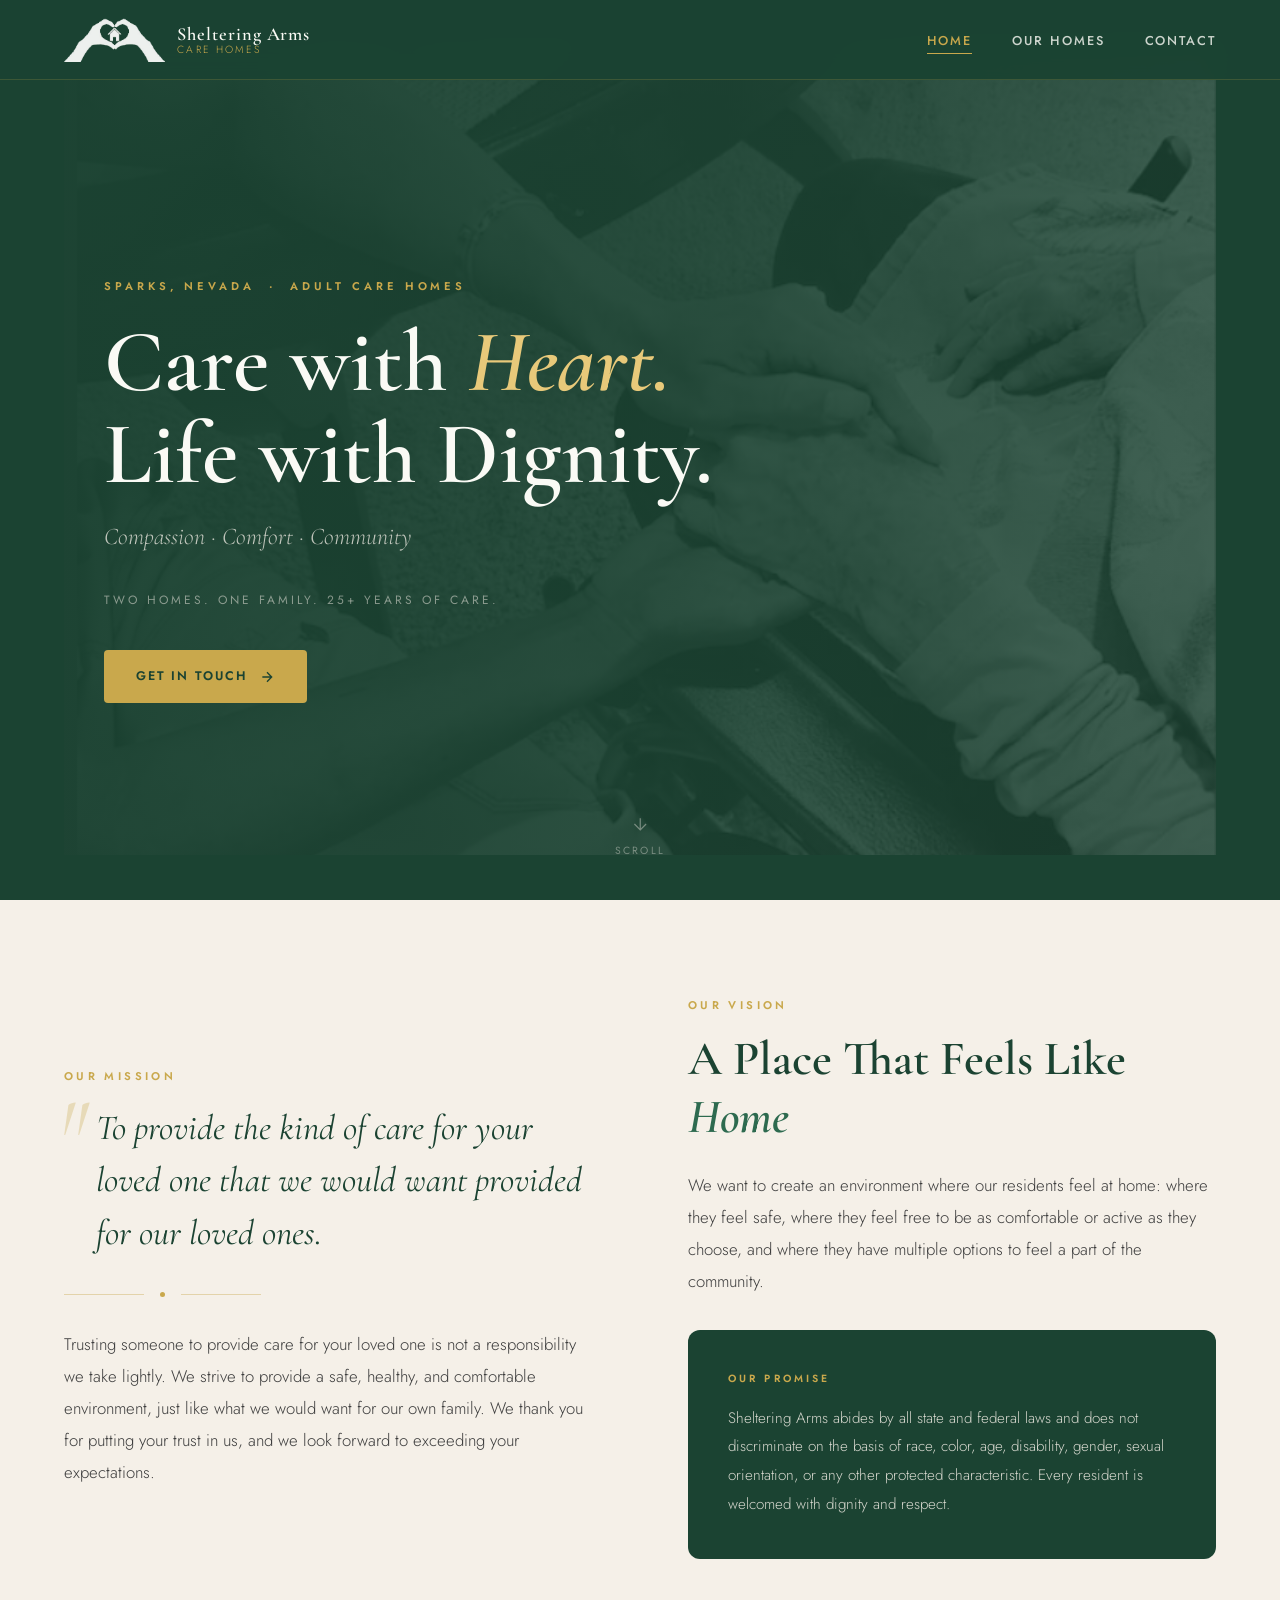
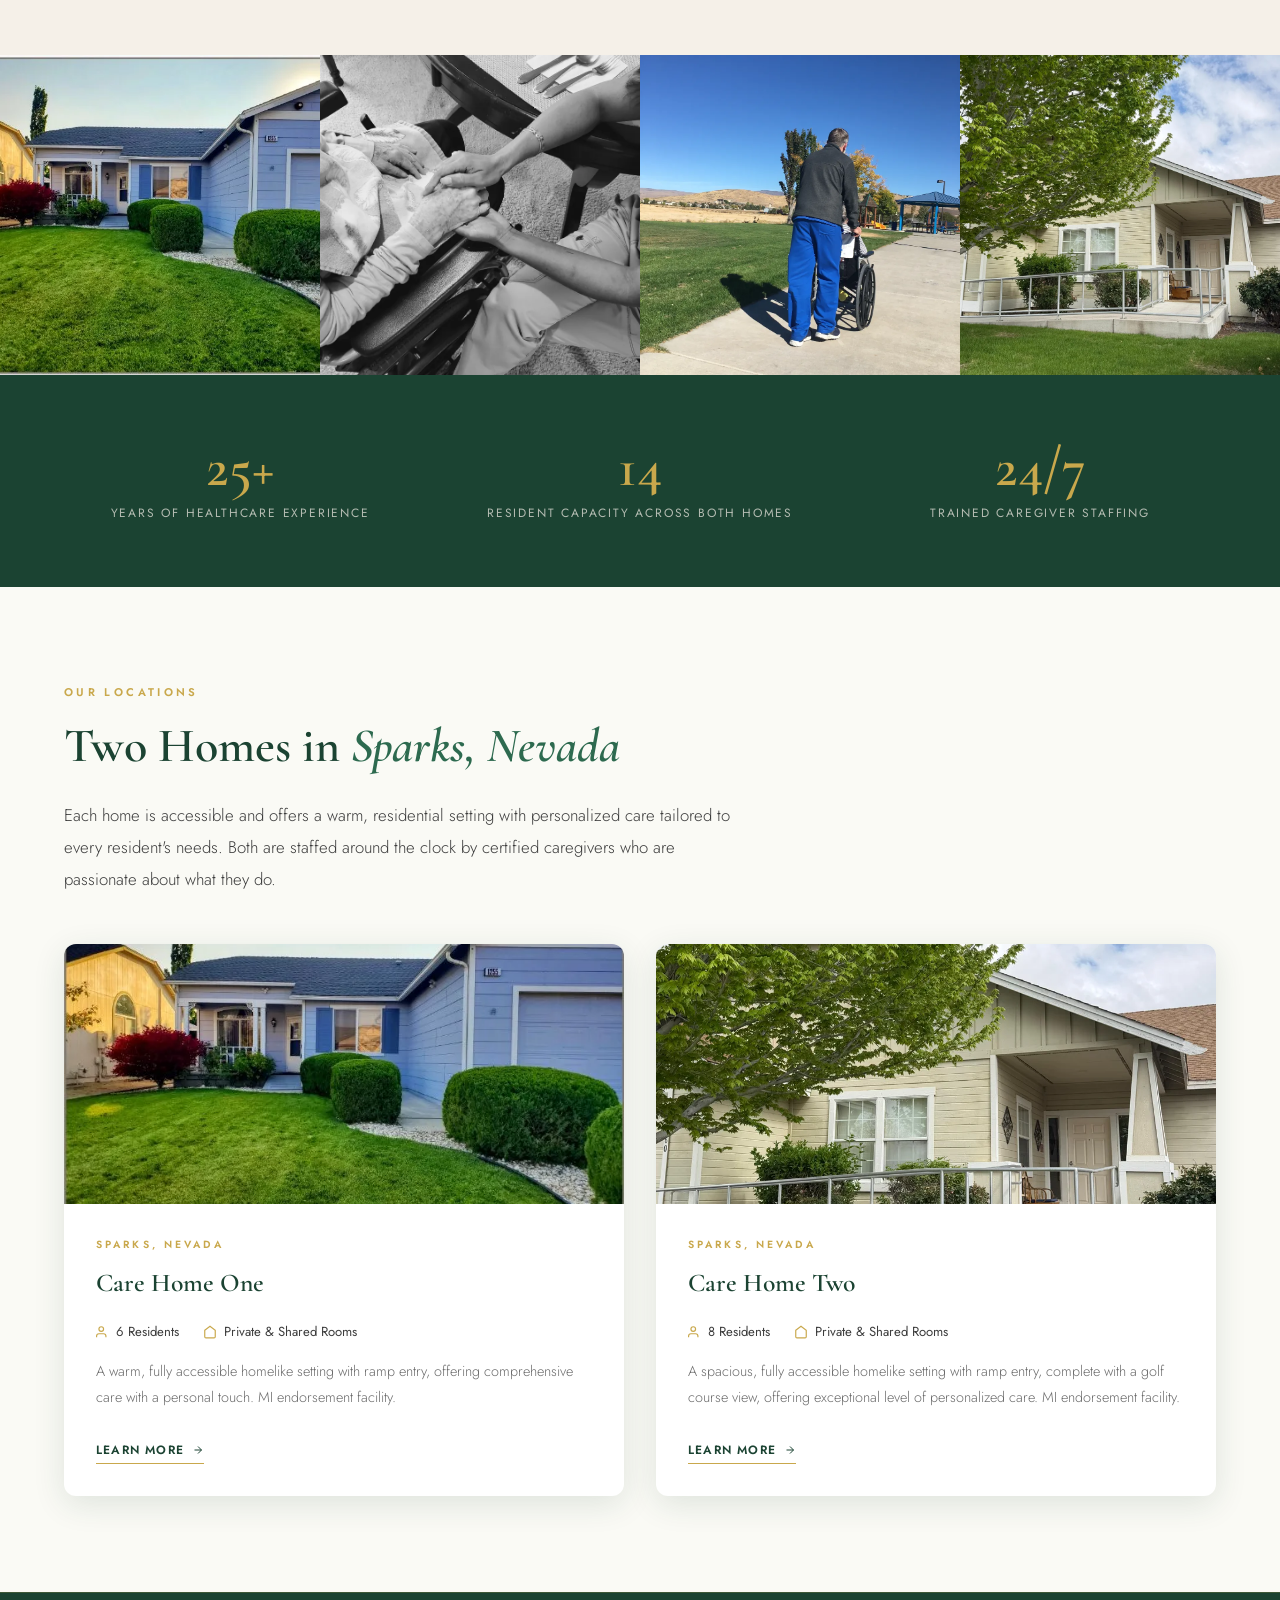
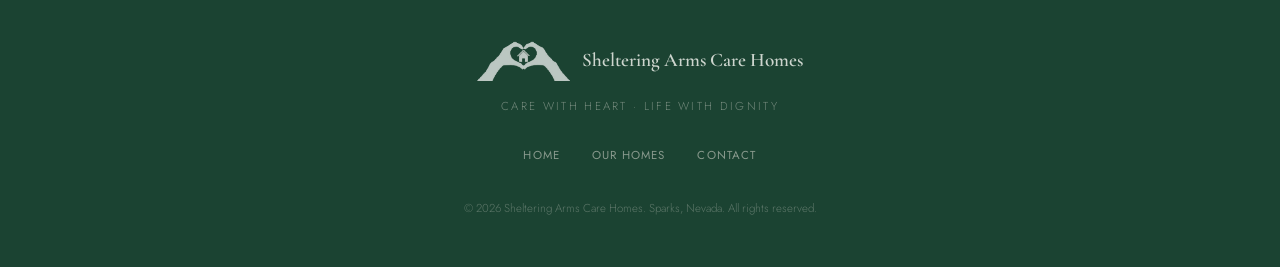
==== commit af6a037e: "Add files via upload" ====
--- a/index.html
+++ b/index.html
@@ -12,7 +12,7 @@
   <!-- NAVIGATION -->
   <nav class="nav">
     <a href="index.html" class="nav-logo">
-      <img src="images/logo.png" alt="Sheltering Arms logo">
+      <img src="images/logo_bw_inverted_transparent.png" alt="Sheltering Arms logo">
       <div class="nav-brand">
         <span class="nav-brand-name">Sheltering Arms</span>
         <span class="nav-brand-sub">Care Homes</span>
@@ -27,7 +27,7 @@
 
   <!-- HERO -->
   <section class="hero">
-    <div class="hero-bg" id="heroBg" style="background-image:url('images/bw-hands.jpg');"></div>
+    <div class="hero-bg" id="heroBg"></div>
     <div class="hero-overlay"></div>
     <div class="hero-content">
       <div class="hero-eyebrow">Sparks, Nevada &nbsp;·&nbsp; Adult Care Homes</div>
@@ -61,14 +61,14 @@
           <div class="divider-line"></div>
         </div>
         <p class="section-body">
-          Trusting someone to provide care for your loved one is not a responsibility we take lightly. We strive to provide a safe, healthy, and comfortable environment — just like what we would want for our own family. We thank you for putting your trust in us, and we look forward to exceeding your expectations.
+          Trusting someone to provide care for your loved one is not a responsibility we take lightly. We strive to provide a safe, healthy, and comfortable environment, just like what we would want for our own family. We thank you for putting your trust in us, and we look forward to exceeding your expectations.
         </p>
       </div>
       <div class="mission-right reveal">
         <div class="section-label">Our Vision</div>
         <h2 class="section-title">A Place That Feels Like <em>Home</em></h2>
         <p class="section-body">
-          We want to create an environment where our residents feel at home — where they feel safe, where they feel free to be as comfortable or active as they choose, and where they have multiple options to feel a part of the community.
+          We want to create an environment where our residents feel at home: where they feel safe, where they feel free to be as comfortable or active as they choose, and where they have multiple options to feel a part of the community.
         </p>
         <div class="mission-vision">
           <div class="mission-vision-label">Our Promise</div>
@@ -119,13 +119,13 @@
     <div class="homes-preview-inner">
       <div class="section-label reveal">Our Locations</div>
       <h2 class="section-title reveal">Two Homes in <em>Sparks, Nevada</em></h2>
-      <p class="section-body reveal">Each home offers a warm, residential setting with personalized care tailored to every resident's needs. Both are staffed around the clock by certified caregivers who are passionate about what they do.</p>
+      <p class="section-body reveal">Each home is accessible and offers a warm, residential setting with personalized care tailored to every resident's needs. Both are staffed around the clock by certified caregivers who are passionate about what they do.</p>
       <div class="homes-grid">
         <div class="home-card reveal">
           <img src="images/home1-exterior.jpg" alt="Home 1 exterior" class="home-card-img">
           <div class="home-card-body">
             <div class="home-card-label">Sparks, Nevada</div>
-            <div class="home-card-title">Home One</div>
+            <div class="home-card-title">Care Home One</div>
             <div class="home-card-details">
               <div class="home-card-detail">
                 <svg viewBox="0 0 24 24" fill="none" stroke="currentColor" stroke-width="2"><path d="M17 21v-2a4 4 0 0 0-4-4H5a4 4 0 0 0-4 4v2"/><circle cx="9" cy="7" r="4"/></svg>
@@ -136,7 +136,7 @@
                 Private &amp; Shared Rooms
               </div>
             </div>
-            <p class="home-card-text">A warm, homelike setting offering comprehensive care with a personal touch. MI endorsement facility.</p>
+            <p class="home-card-text">A warm, fully accessible homelike setting with ramp entry, offering comprehensive care with a personal touch. MI endorsement facility.</p>
             <a href="homes.html#home1" class="home-card-link">
               Learn More
               <svg viewBox="0 0 24 24" fill="none" stroke="currentColor" stroke-width="2" width="12" height="12"><path d="M5 12h14M12 5l7 7-7 7"/></svg>
@@ -147,7 +147,7 @@
           <img src="images/home2-exterior.jpg" alt="Home 2 exterior" class="home-card-img">
           <div class="home-card-body">
             <div class="home-card-label">Sparks, Nevada</div>
-            <div class="home-card-title">Home Two</div>
+            <div class="home-card-title">Care Home Two</div>
             <div class="home-card-details">
               <div class="home-card-detail">
                 <svg viewBox="0 0 24 24" fill="none" stroke="currentColor" stroke-width="2"><path d="M17 21v-2a4 4 0 0 0-4-4H5a4 4 0 0 0-4 4v2"/><circle cx="9" cy="7" r="4"/></svg>
@@ -158,7 +158,7 @@
                 Private &amp; Shared Rooms
               </div>
             </div>
-            <p class="home-card-text">Fully accessible with ramp entry, offering the same exceptional level of personalized care. MI endorsement facility.</p>
+            <p class="home-card-text">A spacious, fully accessible homelike setting with ramp entry, complete with a golf course view, offering exceptional level of personalized care. MI endorsement facility.</p>
             <a href="homes.html#home2" class="home-card-link">
               Learn More
               <svg viewBox="0 0 24 24" fill="none" stroke="currentColor" stroke-width="2" width="12" height="12"><path d="M5 12h14M12 5l7 7-7 7"/></svg>
@@ -172,7 +172,7 @@
   <!-- FOOTER -->
   <footer class="footer">
     <div class="footer-logo">
-      <img src="images/logo.png" alt="Sheltering Arms logo">
+      <img src="images/logo_bw_inverted_transparent.png" alt="Sheltering Arms logo">
       <span class="footer-name">Sheltering Arms Care Homes</span>
     </div>
     <p class="footer-tagline">Care with Heart · Life with Dignity</p>
@@ -181,8 +181,7 @@
       <li><a href="homes.html">Our Homes</a></li>
       <li><a href="contact.html">Contact</a></li>
     </ul>
-    <p class="footer-copy">&copy; 2025 Sheltering Arms Care Homes. Sparks, Nevada. All rights reserved.</p>
-    <p class="footer-dedication">* For Bhea, we love you &nbsp;·&nbsp; * And to my parents, without whose support none of this would be possible.</p>
+    <p class="footer-copy">&copy; 2026 Sheltering Arms Care Homes. Sparks, Nevada. All rights reserved.</p>
   </footer>
 
   <script src="js/main.js"></script>
--- a/css/styles.css
+++ b/css/styles.css
@@ -67,7 +67,7 @@
 .nav-logo img {
   height: 44px;
   width: auto;
-  filter: brightness(0) invert(1);
+  /* filter: brightness(0) invert(1); */
   opacity: 0.92;
 }
 
@@ -210,15 +210,15 @@
 .hero-bg {
   position: absolute;
   inset: 0;
-  background-image: url('../images/bw-hands.jpg');
+  background-image: url('../images/bw-hands-hero3.png');
   background-size: cover;
-  background-position: center center;
+  background-position: 75% right;
   opacity: 0.35;
   transform: scale(1.05);
   transition: transform 8s ease;
 }
 
-.hero-bg.loaded { transform: scale(1); }
+.hero-bg.loaded { transform: scale(.9); }
 
 .hero-overlay {
   position: absolute;
@@ -1286,7 +1286,7 @@
 
 .footer-logo img {
   height: 40px;
-  filter: brightness(0) invert(1);
+  /* filter: brightness(0) invert(1); */
   opacity: 0.7;
 }
 
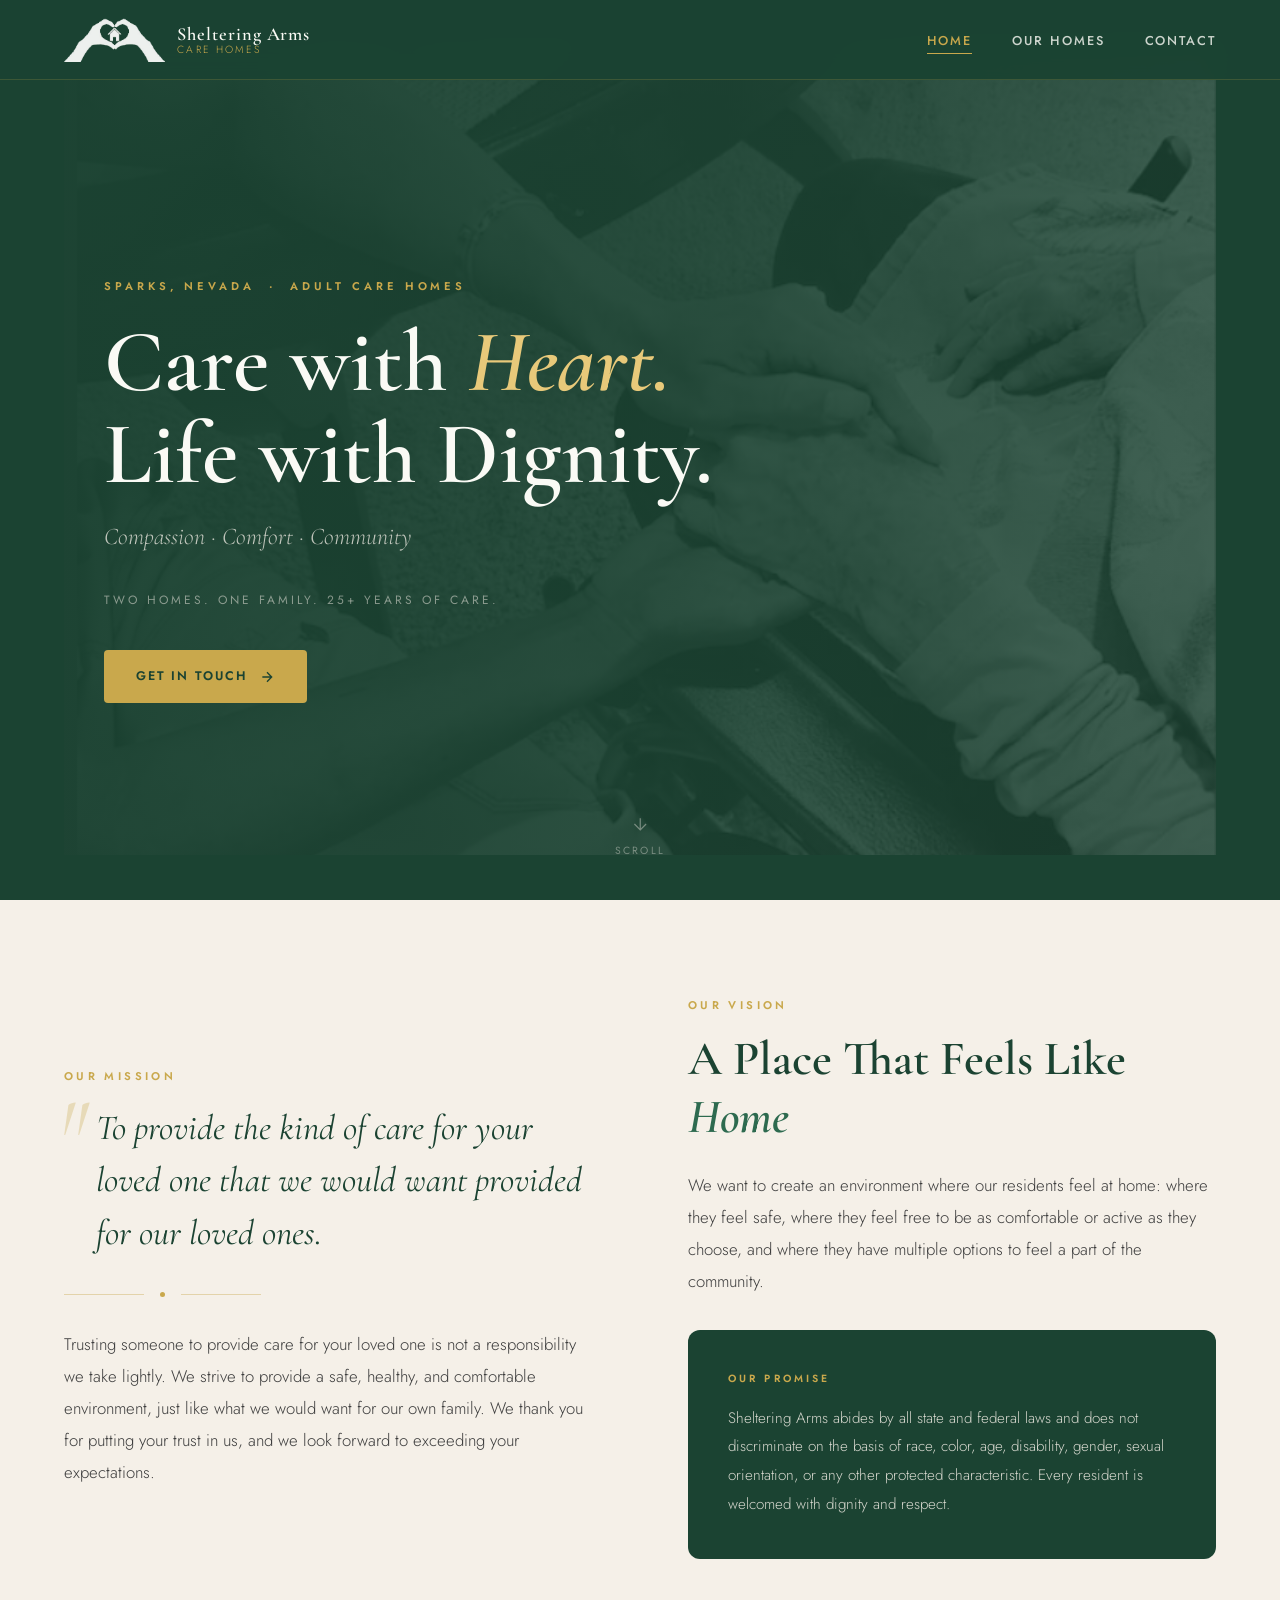
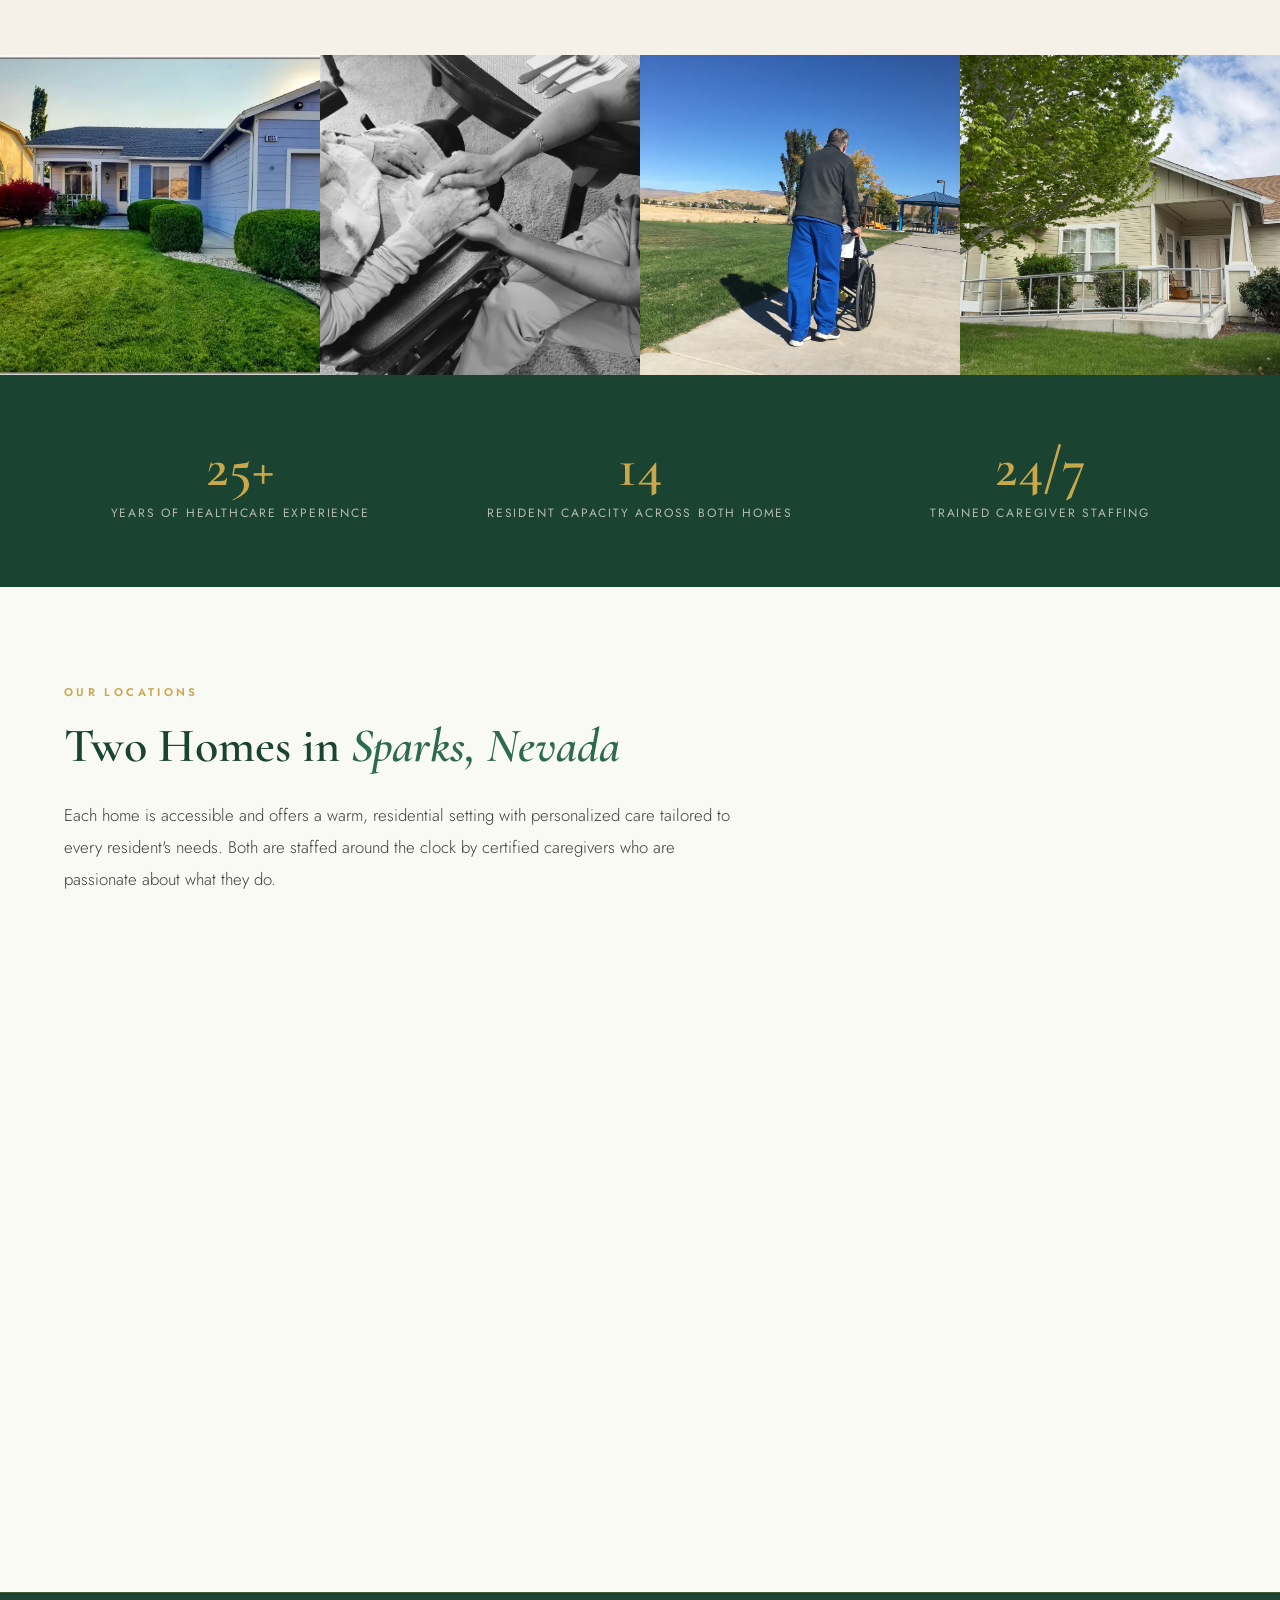
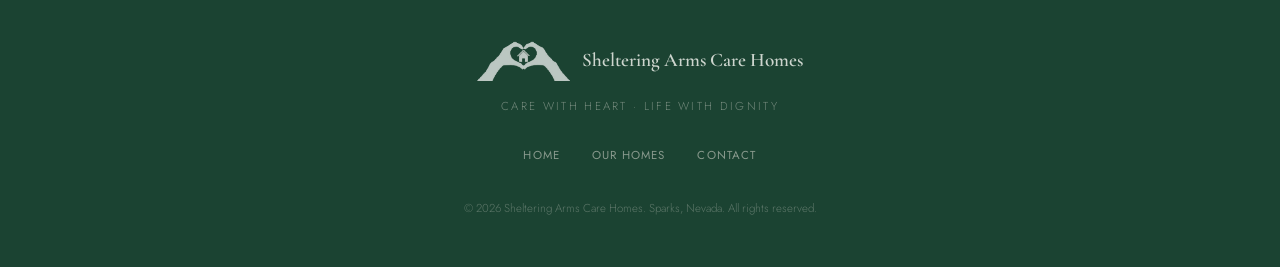
==== commit 695dcfe7: "Update index.html" ====
--- a/index.html
+++ b/index.html
@@ -158,7 +158,7 @@
                 Private &amp; Shared Rooms
               </div>
             </div>
-            <p class="home-card-text">A spacious, fully accessible homelike setting with ramp entry, complete with a golf course view, offering exceptional level of personalized care. MI endorsement facility.</p>
+            <p class="home-card-text">A spacious, fully accessible homelike setting with ramp entry, offering exceptional level of personalized care. MI endorsement facility.</p>
             <a href="homes.html#home2" class="home-card-link">
               Learn More
               <svg viewBox="0 0 24 24" fill="none" stroke="currentColor" stroke-width="2" width="12" height="12"><path d="M5 12h14M12 5l7 7-7 7"/></svg>
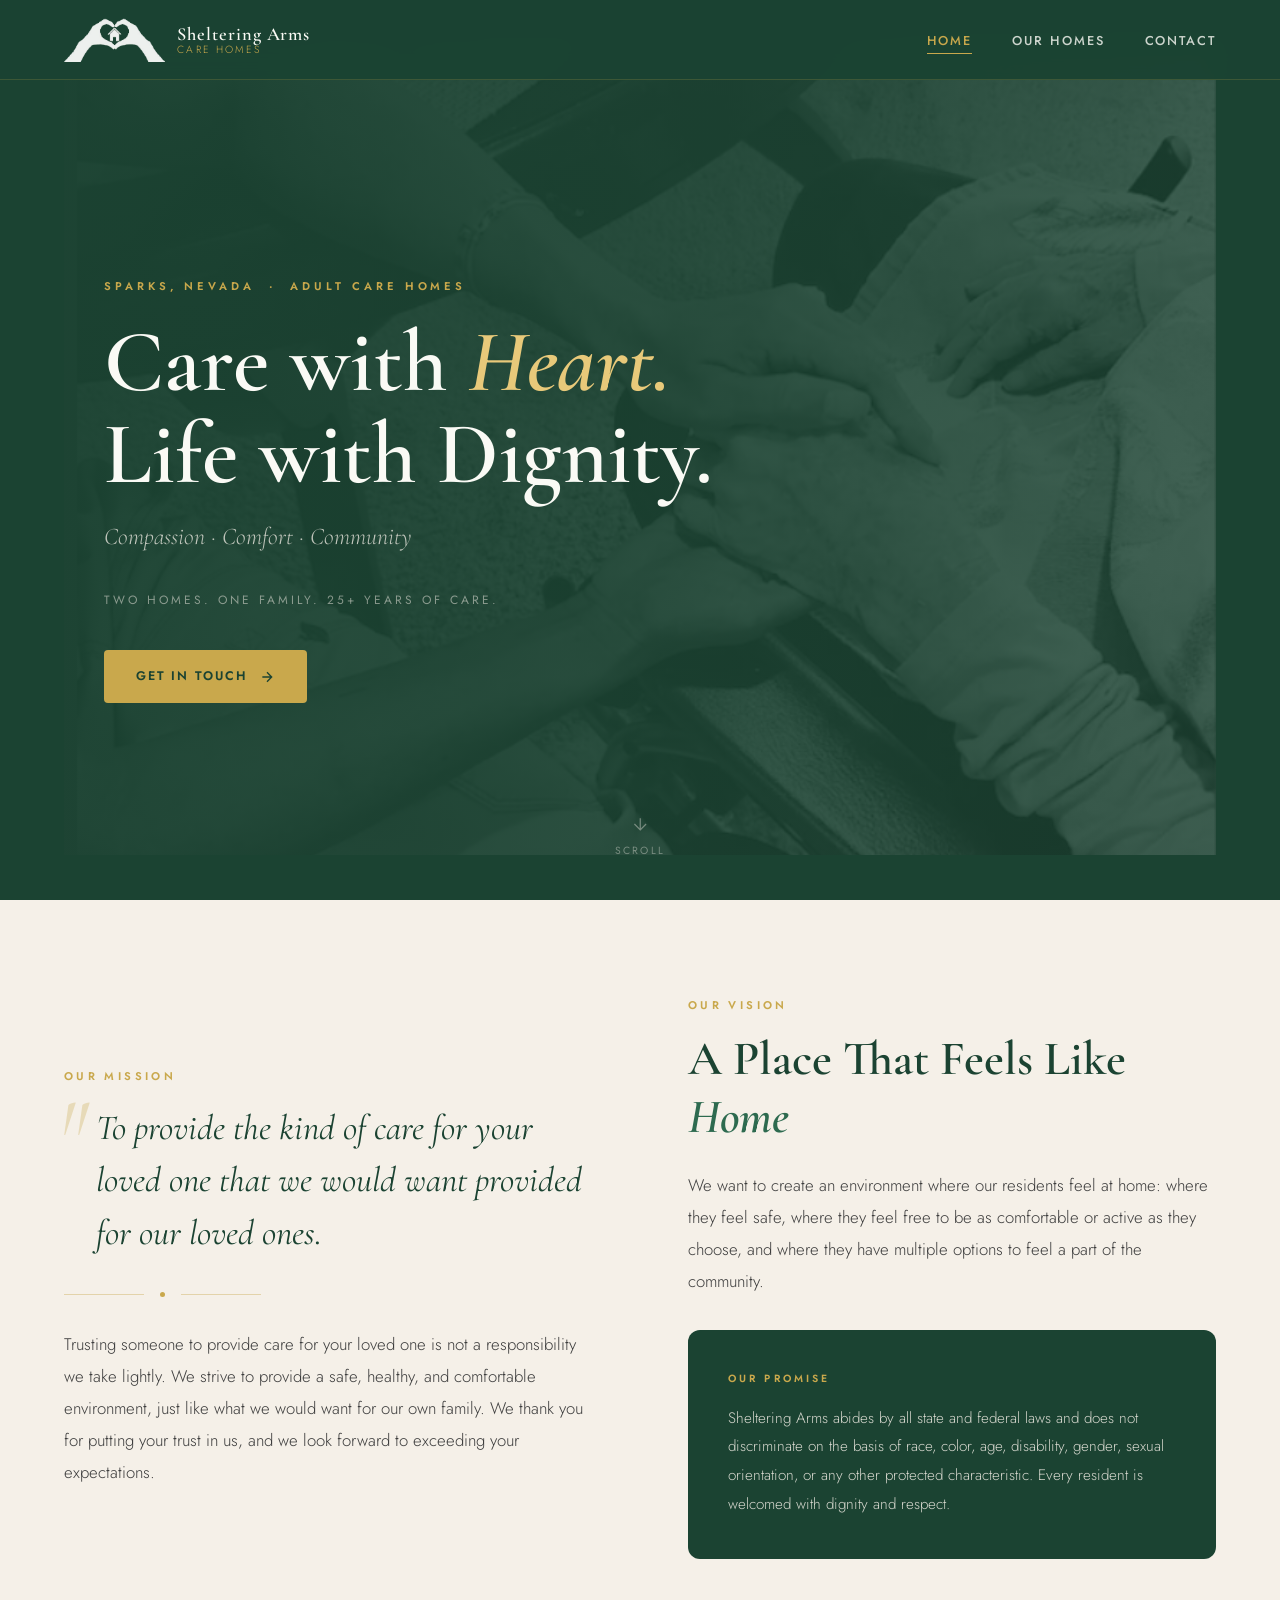
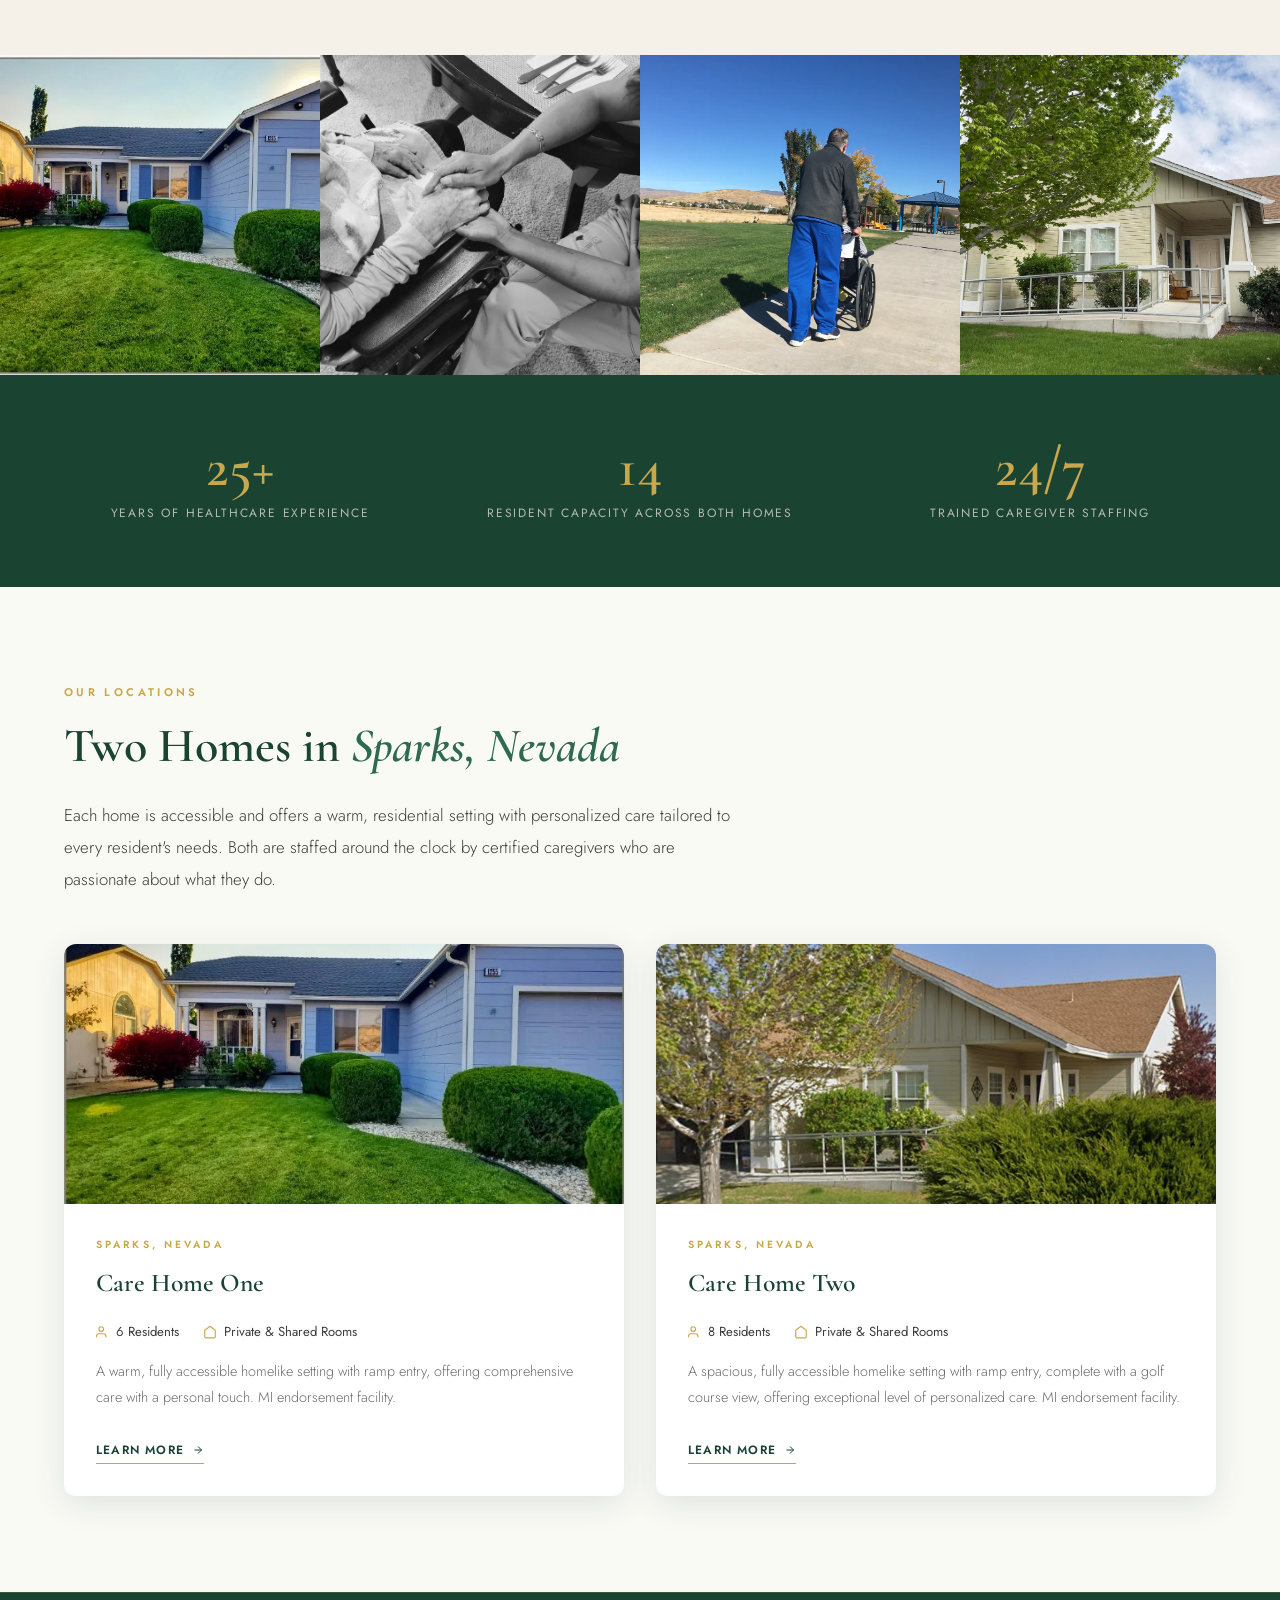
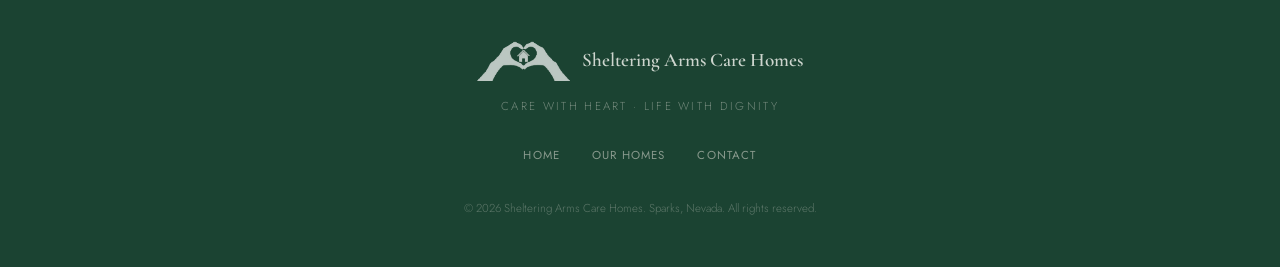
==== commit 2a49ec7b: "fixed home2-exterior spacing" ====
--- a/index.html
+++ b/index.html
@@ -144,7 +144,9 @@
           </div>
         </div>
         <div class="home-card reveal">
-          <img src="images/home2-exterior.jpg" alt="Home 2 exterior" class="home-card-img">
+          <!--img src="images/home2-exterior5.png" alt="Home 2 exterior" class="home-card-img"-->
+          <img src="images/home2-exterior5.png" alt="Home 2 exterior" class="home-card-img" style="object-position: center 50%;">
+          <!--img src="images/home2-exterior5.png" alt="Home 2 exterior" class="home-card-img" style="object-fit: contain; object-position: center center; background: var(--cream);"-->
           <div class="home-card-body">
             <div class="home-card-label">Sparks, Nevada</div>
             <div class="home-card-title">Care Home Two</div>
@@ -158,7 +160,7 @@
                 Private &amp; Shared Rooms
               </div>
             </div>
-            <p class="home-card-text">A spacious, fully accessible homelike setting with ramp entry, offering exceptional level of personalized care. MI endorsement facility.</p>
+            <p class="home-card-text">A spacious, fully accessible homelike setting with ramp entry, complete with a golf course view, offering exceptional level of personalized care. MI endorsement facility.</p>
             <a href="homes.html#home2" class="home-card-link">
               Learn More
               <svg viewBox="0 0 24 24" fill="none" stroke="currentColor" stroke-width="2" width="12" height="12"><path d="M5 12h14M12 5l7 7-7 7"/></svg>
